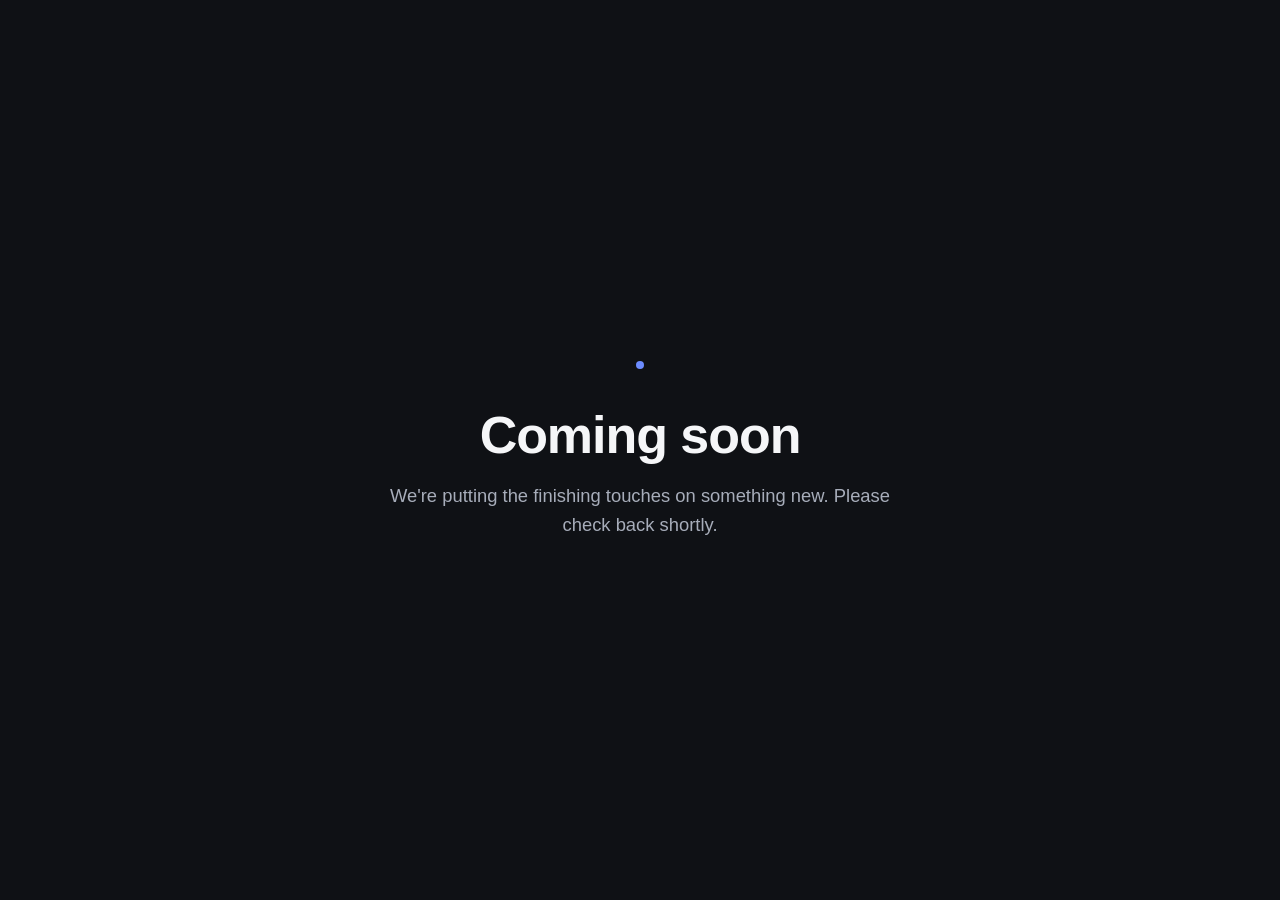
==== index.html @ 46e2a036 "Add coming soon placeholder page Co-Authored-By: Claude Opus 4.8 <noreply@anthropic.com>" ====
<!DOCTYPE html>
<html lang="en">
<head>
  <meta charset="UTF-8" />
  <meta name="viewport" content="width=device-width, initial-scale=1.0" />
  <meta name="robots" content="noindex" />
  <title>Coming Soon</title>
  <style>
    :root {
      color-scheme: light dark;
    }

    * {
      margin: 0;
      padding: 0;
      box-sizing: border-box;
    }

    body {
      min-height: 100vh;
      display: flex;
      align-items: center;
      justify-content: center;
      font-family: -apple-system, BlinkMacSystemFont, "Segoe UI", Roboto,
        Helvetica, Arial, sans-serif;
      background: #0f1115;
      color: #f5f6f8;
      text-align: center;
      padding: 1.5rem;
    }

    main {
      max-width: 32rem;
    }

    h1 {
      font-size: clamp(2rem, 6vw, 3.25rem);
      font-weight: 600;
      letter-spacing: -0.02em;
      margin-bottom: 1rem;
    }

    p {
      font-size: clamp(1rem, 3vw, 1.15rem);
      line-height: 1.6;
      color: #a7adba;
    }

    .dot {
      display: inline-block;
      width: 0.5rem;
      height: 0.5rem;
      border-radius: 50%;
      background: #6c8cff;
      margin-bottom: 2rem;
      animation: pulse 2s ease-in-out infinite;
    }

    @keyframes pulse {
      0%, 100% { opacity: 1; transform: scale(1); }
      50% { opacity: 0.4; transform: scale(0.7); }
    }
  </style>
</head>
<body>
  <main>
    <div class="dot"></div>
    <h1>Coming soon</h1>
    <p>We're putting the finishing touches on something new. Please check back shortly.</p>
  </main>
</body>
</html>
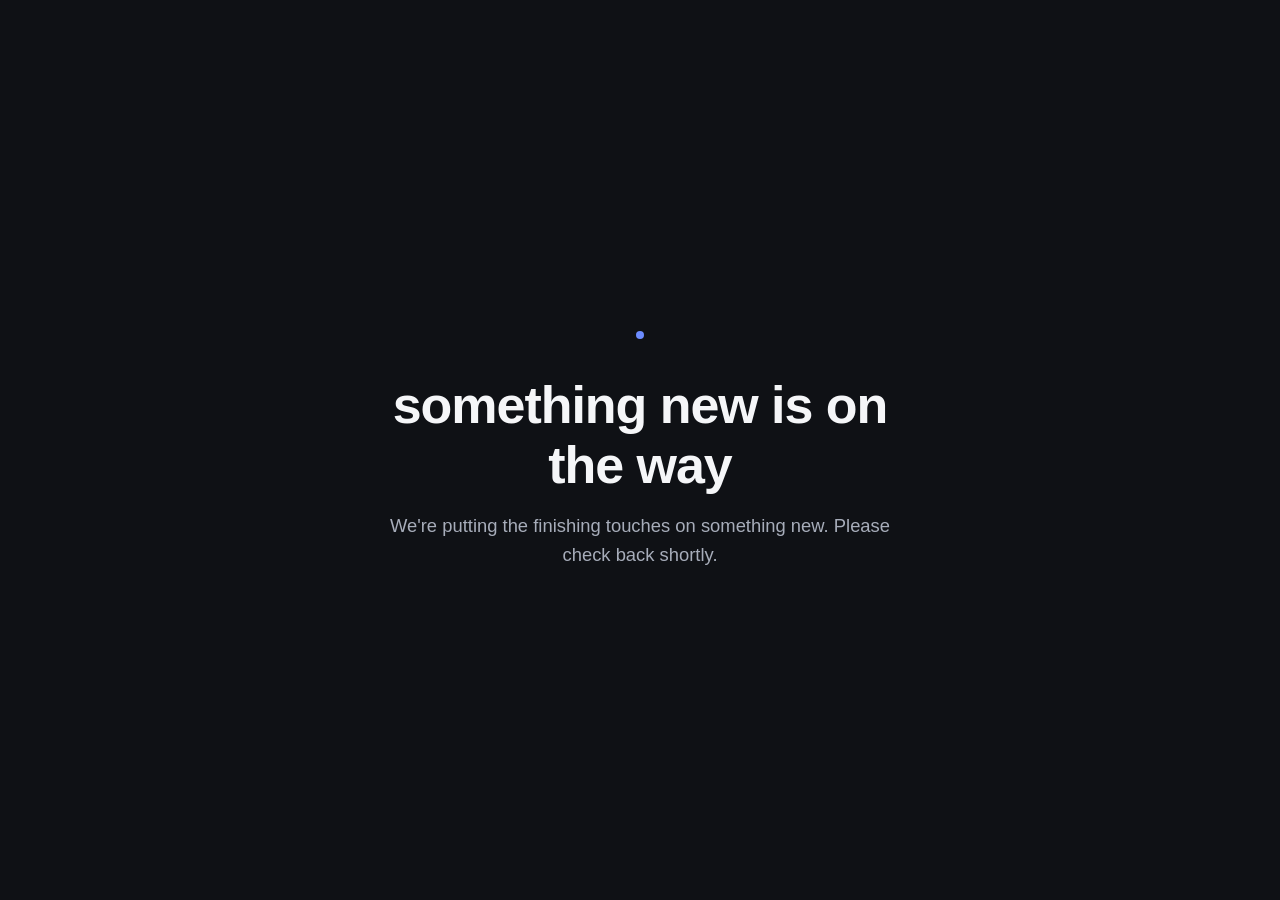
==== commit f8f28794: "Update coming soon headline Co-Authored-By: Claude Opus 4.8 <noreply@anthropic.com>" ====
--- a/index.html
+++ b/index.html
@@ -65,7 +65,7 @@
 <body>
   <main>
     <div class="dot"></div>
-    <h1>Coming soon</h1>
+    <h1>something new is on the way</h1>
     <p>We're putting the finishing touches on something new. Please check back shortly.</p>
   </main>
 </body>
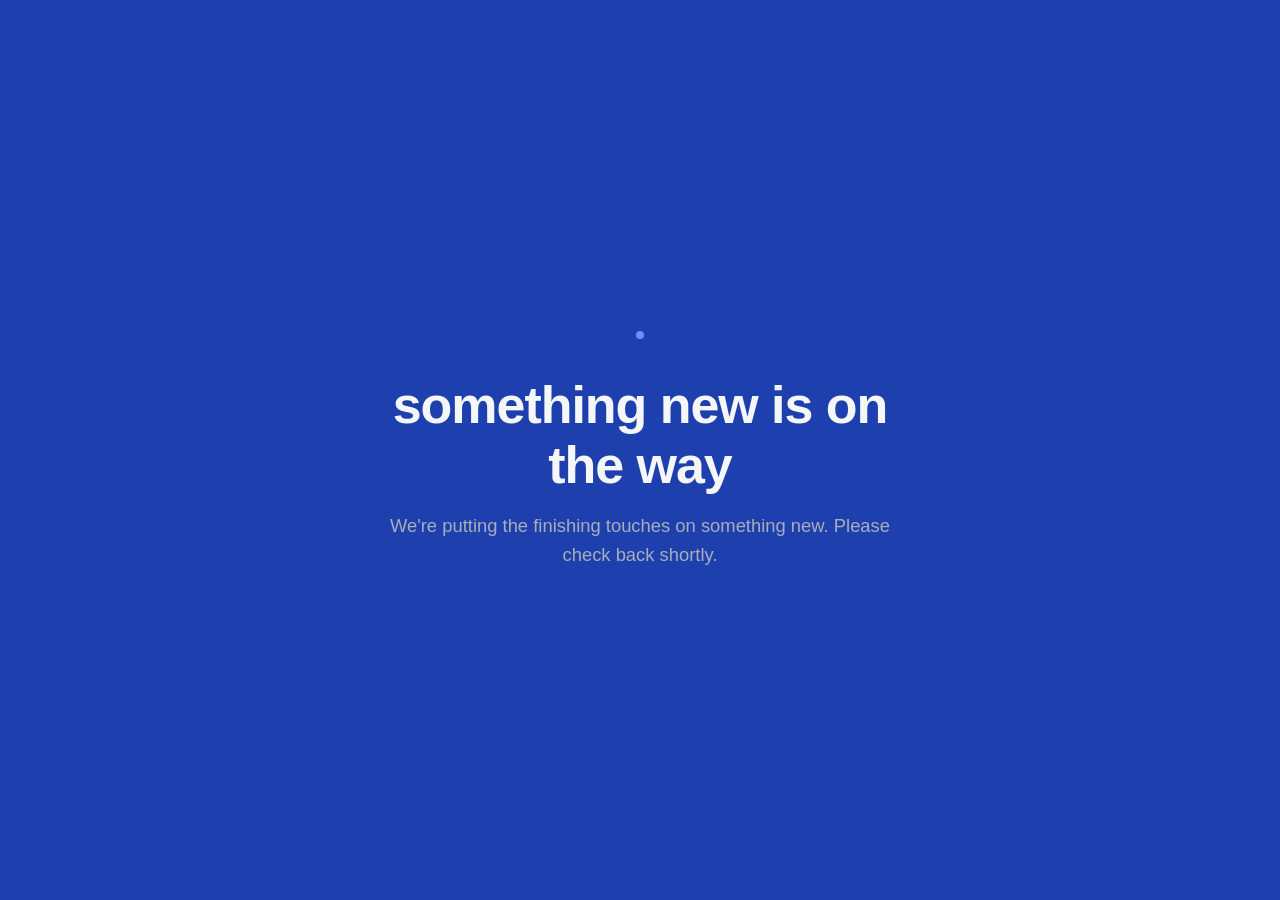
==== commit 2d5412fe: "Change page background to blue Co-Authored-By: Claude Opus 4.8 <noreply@anthropic.com>" ====
--- a/index.html
+++ b/index.html
@@ -23,7 +23,7 @@
       justify-content: center;
       font-family: -apple-system, BlinkMacSystemFont, "Segoe UI", Roboto,
         Helvetica, Arial, sans-serif;
-      background: #0f1115;
+      background: #1e40af;
       color: #f5f6f8;
       text-align: center;
       padding: 1.5rem;
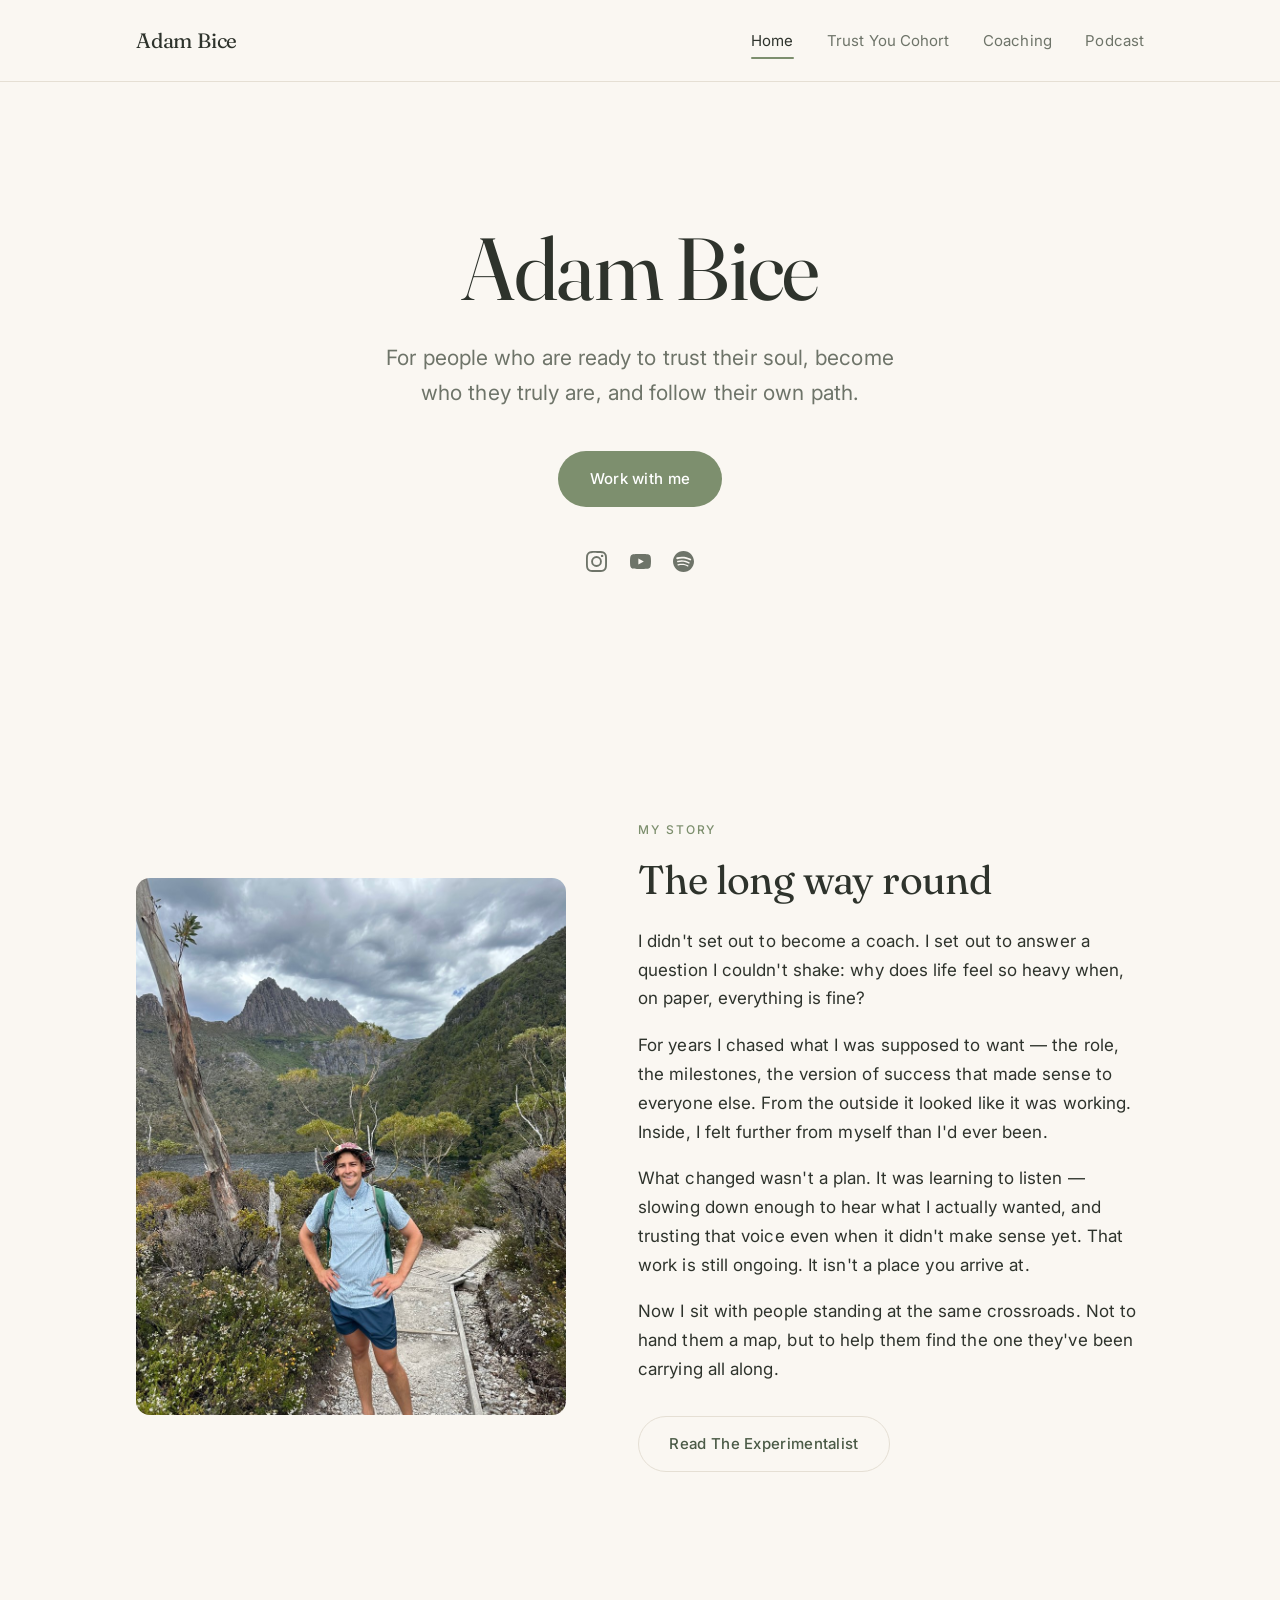
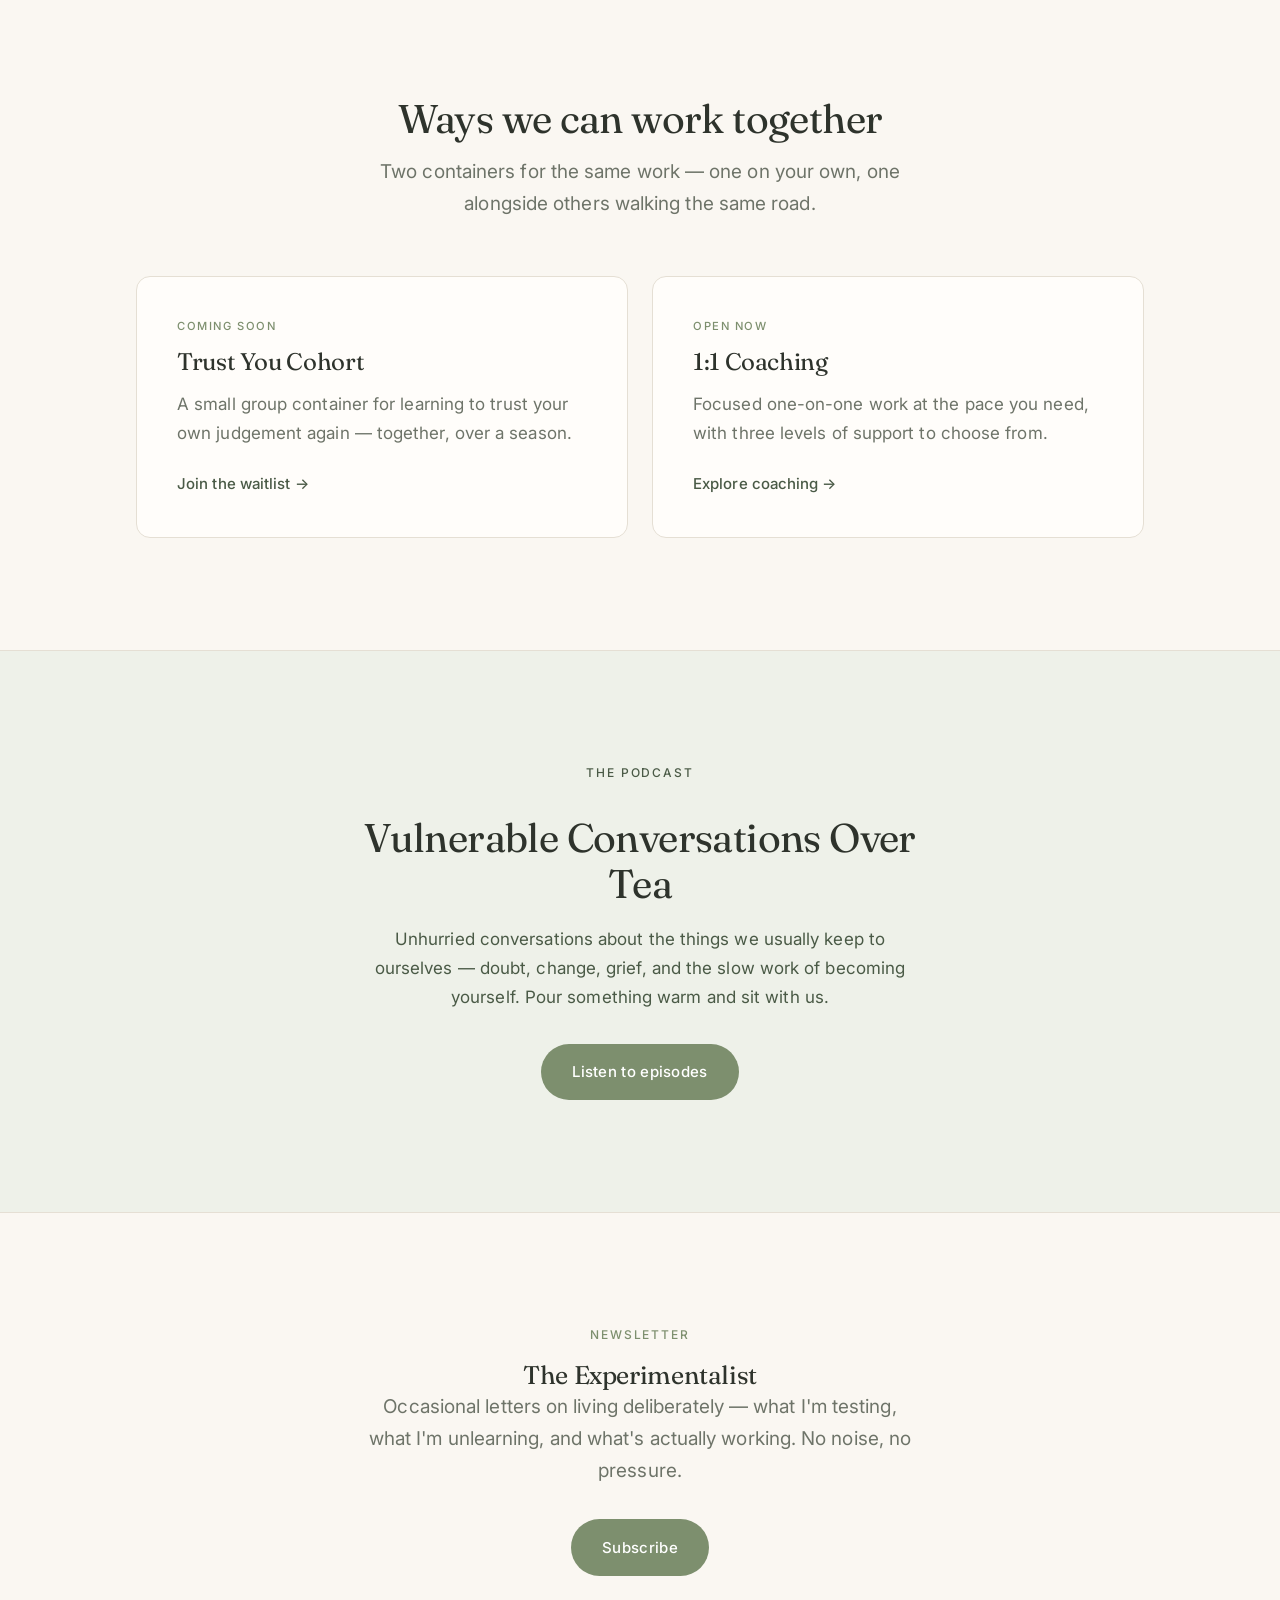
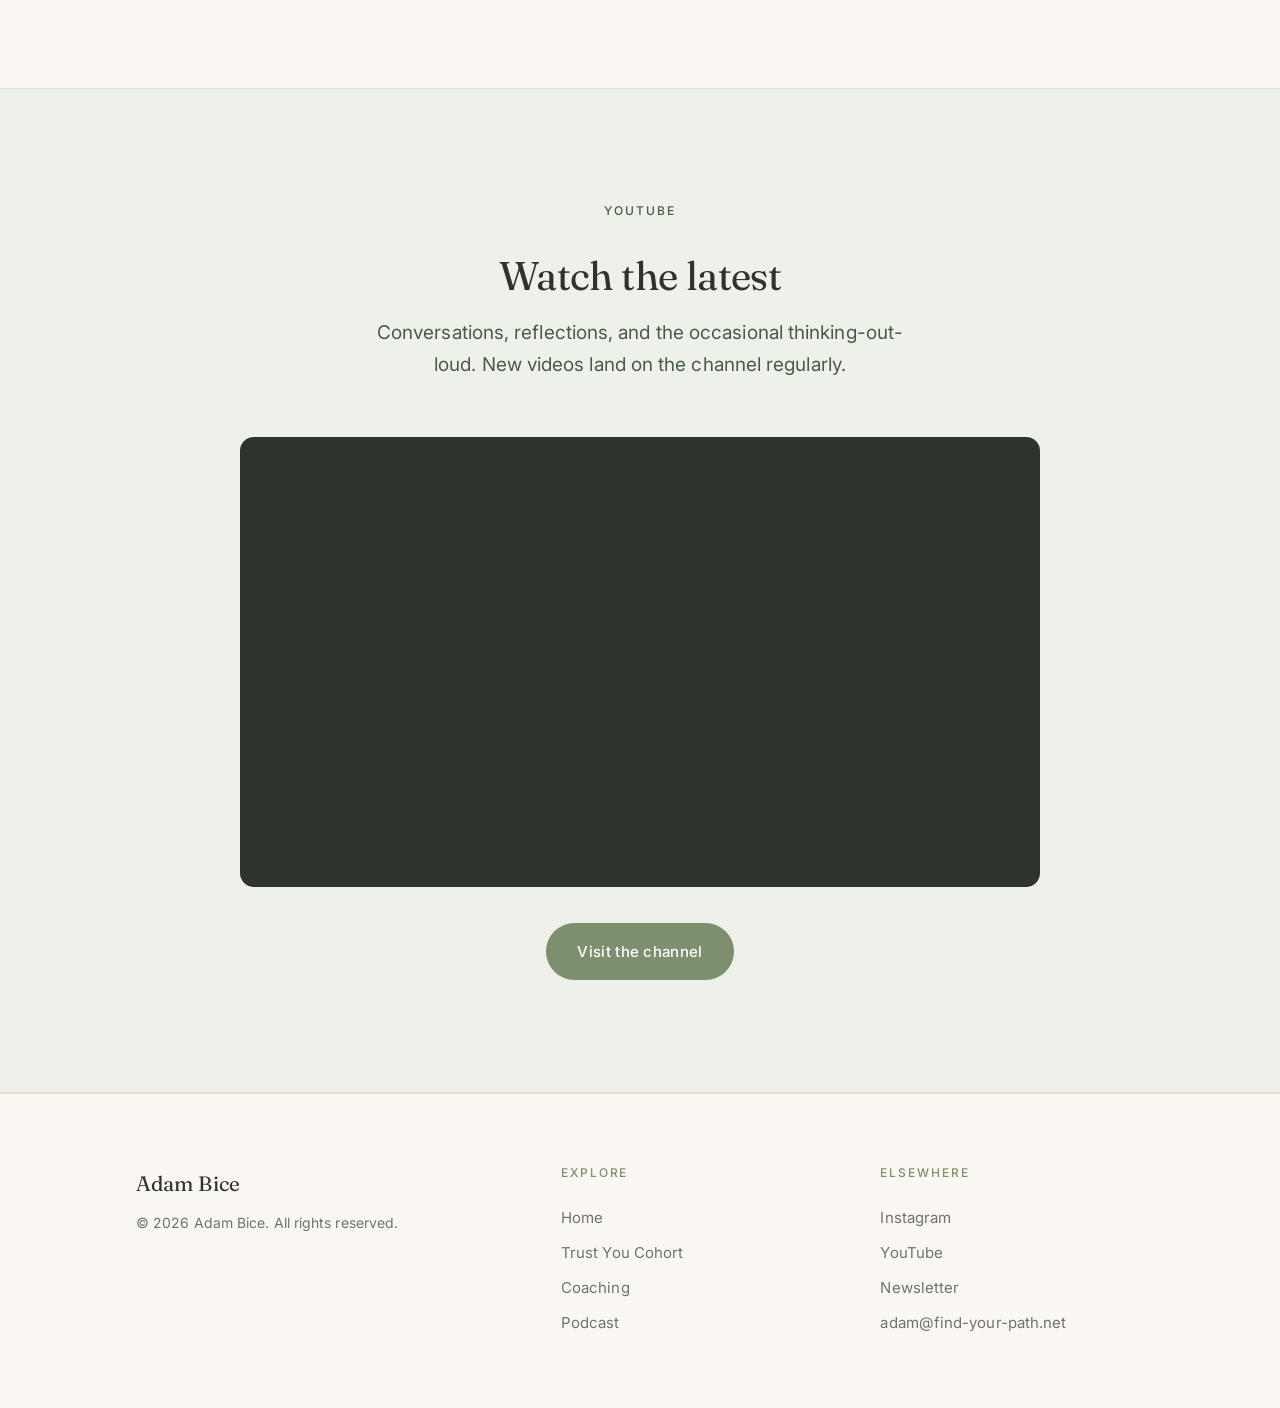
==== commit 54f40241: "Replace coming-soon page with full site Build out the real site as four standalone static pages shar" ====
--- a/index.html
+++ b/index.html
@@ -3,70 +3,208 @@
 <head>
   <meta charset="UTF-8" />
   <meta name="viewport" content="width=device-width, initial-scale=1.0" />
-  <meta name="robots" content="noindex" />
-  <title>Coming Soon</title>
-  <style>
-    :root {
-      color-scheme: light dark;
-    }
-
-    * {
-      margin: 0;
-      padding: 0;
-      box-sizing: border-box;
-    }
-
-    body {
-      min-height: 100vh;
-      display: flex;
-      align-items: center;
-      justify-content: center;
-      font-family: -apple-system, BlinkMacSystemFont, "Segoe UI", Roboto,
-        Helvetica, Arial, sans-serif;
-      background: #1e40af;
-      color: #f5f6f8;
-      text-align: center;
-      padding: 1.5rem;
-    }
-
-    main {
-      max-width: 32rem;
-    }
-
-    h1 {
-      font-size: clamp(2rem, 6vw, 3.25rem);
-      font-weight: 600;
-      letter-spacing: -0.02em;
-      margin-bottom: 1rem;
-    }
-
-    p {
-      font-size: clamp(1rem, 3vw, 1.15rem);
-      line-height: 1.6;
-      color: #a7adba;
-    }
-
-    .dot {
-      display: inline-block;
-      width: 0.5rem;
-      height: 0.5rem;
-      border-radius: 50%;
-      background: #6c8cff;
-      margin-bottom: 2rem;
-      animation: pulse 2s ease-in-out infinite;
-    }
-
-    @keyframes pulse {
-      0%, 100% { opacity: 1; transform: scale(1); }
-      50% { opacity: 0.4; transform: scale(0.7); }
-    }
-  </style>
+  <title>Adam Bice — 1:1 Coaching</title>
+  <meta name="description" content="Adam Bice is a 1:1 coach helping people slow down, trust themselves, and find their own path." />
+  <link rel="preconnect" href="https://fonts.googleapis.com" />
+  <link rel="preconnect" href="https://fonts.gstatic.com" crossorigin />
+  <link href="https://fonts.googleapis.com/css2?family=Fraunces:opsz,wght@9..144,300..500&family=Inter:wght@400;500&display=swap" rel="stylesheet" />
+  <link rel="stylesheet" href="./styles.css" />
 </head>
 <body>
+
+  <!-- ===== Header (shared) ===== -->
+  <header class="site-header">
+    <div class="wrap header-inner">
+      <a class="wordmark" href="./index.html">Adam Bice</a>
+      <nav class="site-nav" aria-label="Main">
+        <a href="./index.html" class="active" aria-current="page">Home</a>
+        <a href="./trust-you-cohort.html">Trust You Cohort</a>
+        <a href="./coaching.html">Coaching</a>
+        <a href="./podcast.html">Podcast</a>
+      </nav>
+    </div>
+  </header>
+
   <main>
-    <div class="dot"></div>
-    <h1>something new is on the way</h1>
-    <p>We're putting the finishing touches on something new. Please check back shortly.</p>
+
+    <!-- ===== Hero ===== -->
+    <section class="hero">
+      <div class="wrap">
+        <h1>Adam Bice</h1>
+        <p class="hero-tagline">
+          For people who are ready to trust their soul, become who they truly
+          are, and follow their own path.
+        </p>
+        <a class="btn btn-primary" href="./coaching.html">Work with me</a>
+        <div class="socials">
+          <a href="https://www.instagram.com/adambice_/" target="_blank" rel="noopener" aria-label="Instagram">
+            <svg viewBox="0 0 24 24" fill="currentColor" aria-hidden="true"><path d="M12 0C8.74 0 8.333.015 7.053.072 5.775.132 4.905.333 4.14.63c-.789.306-1.459.717-2.126 1.384S.935 3.35.63 4.14C.333 4.905.131 5.775.072 7.053.012 8.333 0 8.74 0 12s.015 3.667.072 4.947c.06 1.277.261 2.148.558 2.913.306.788.717 1.459 1.384 2.126.667.666 1.336 1.079 2.126 1.384.766.296 1.636.499 2.913.558C8.333 23.988 8.74 24 12 24s3.667-.015 4.947-.072c1.277-.06 2.148-.262 2.913-.558.788-.306 1.459-.718 2.126-1.384.666-.667 1.079-1.335 1.384-2.126.296-.765.499-1.636.558-2.913.06-1.28.072-1.687.072-4.947s-.015-3.667-.072-4.947c-.06-1.277-.262-2.149-.558-2.913-.306-.789-.718-1.459-1.384-2.126C21.319 1.347 20.651.935 19.86.63c-.765-.297-1.636-.499-2.913-.558C15.667.012 15.26 0 12 0zm0 2.16c3.203 0 3.585.016 4.85.071 1.17.055 1.805.249 2.227.415.562.217.96.477 1.382.896.419.42.679.819.896 1.381.164.422.36 1.057.413 2.227.057 1.266.07 1.646.07 4.85s-.015 3.585-.074 4.85c-.061 1.17-.256 1.805-.421 2.227-.224.562-.479.96-.899 1.382-.419.419-.824.679-1.38.896-.42.164-1.065.36-2.235.413-1.274.057-1.649.07-4.859.07-3.211 0-3.586-.015-4.859-.074-1.171-.061-1.816-.256-2.236-.421-.569-.224-.96-.479-1.379-.899-.421-.419-.69-.824-.9-1.38-.165-.42-.359-1.065-.42-2.235-.045-1.26-.061-1.649-.061-4.844 0-3.196.016-3.586.061-4.861.061-1.17.255-1.814.42-2.234.21-.57.479-.96.9-1.381.419-.419.81-.689 1.379-.898.42-.166 1.051-.361 2.221-.421 1.275-.045 1.65-.06 4.859-.06l.045.03zm0 3.678a6.162 6.162 0 100 12.324 6.162 6.162 0 000-12.324zM12 16a4 4 0 110-8 4 4 0 010 8zm7.846-10.405a1.441 1.441 0 01-2.88 0 1.44 1.44 0 012.88 0z"/></svg>
+          </a>
+          <a href="https://www.youtube.com/@Adam-Bice" target="_blank" rel="noopener" aria-label="YouTube">
+            <svg viewBox="0 0 24 24" fill="currentColor" aria-hidden="true"><path d="M23.498 6.186a3.016 3.016 0 0 0-2.122-2.136C19.505 3.545 12 3.545 12 3.545s-7.505 0-9.377.505A3.017 3.017 0 0 0 .502 6.186C0 8.07 0 12 0 12s0 3.93.502 5.814a3.016 3.016 0 0 0 2.122 2.136c1.871.505 9.376.505 9.376.505s7.505 0 9.377-.505a3.015 3.015 0 0 0 2.122-2.136C24 15.93 24 12 24 12s0-3.93-.502-5.814zM9.545 15.568V8.432L15.818 12l-6.273 3.568z"/></svg>
+          </a>
+          <a href="https://open.spotify.com/show/77pXWSdj5qZiYOIr7ZctzQ" target="_blank" rel="noopener" aria-label="Spotify">
+            <svg viewBox="0 0 24 24" fill="currentColor" aria-hidden="true"><path d="M12 0C5.4 0 0 5.4 0 12s5.4 12 12 12 12-5.4 12-12S18.66 0 12 0zm5.521 17.34c-.24.359-.66.48-1.021.24-2.82-1.74-6.36-2.101-10.561-1.141-.418.122-.779-.179-.899-.539-.12-.421.18-.78.54-.9 4.56-1.021 8.52-.6 11.64 1.32.42.18.479.601.301.96zm1.44-3.3c-.301.42-.841.6-1.262.3-3.239-1.98-8.159-2.58-11.939-1.38-.479.12-1.02-.12-1.14-.6-.12-.48.12-1.021.6-1.141C9.6 9.9 15 10.561 18.72 12.84c.361.181.54.78.241 1.2zm.12-3.36C15.24 8.4 8.82 8.16 5.16 9.301c-.6.179-1.2-.181-1.38-.721-.18-.601.18-1.2.72-1.381 4.26-1.26 11.28-1.02 15.721 1.621.539.3.719 1.02.419 1.56-.299.421-1.02.599-1.559.3z"/></svg>
+          </a>
+        </div>
+      </div>
+    </section>
+
+    <!-- ===== My story ===== -->
+    <section class="section">
+      <div class="wrap story">
+        <div class="story-photo">
+          <img src="./Photos/adam-web.jpg" alt="Adam Bice standing on a mountain trail beside a lake" width="900" height="1200" />
+        </div>
+        <div class="story-text">
+          <p class="eyebrow">My story</p>
+          <h2>The long way round</h2>
+          <p>
+            I didn't set out to become a coach. I set out to answer a question I
+            couldn't shake: why does life feel so heavy when, on paper,
+            everything is fine?
+          </p>
+          <p>
+            For years I chased what I was supposed to want — the role, the
+            milestones, the version of success that made sense to everyone
+            else. From the outside it looked like it was working. Inside, I felt
+            further from myself than I'd ever been.
+          </p>
+          <p>
+            What changed wasn't a plan. It was learning to listen — slowing down
+            enough to hear what I actually wanted, and trusting that voice even
+            when it didn't make sense yet. That work is still ongoing. It isn't
+            a place you arrive at.
+          </p>
+          <p>
+            Now I sit with people standing at the same crossroads. Not to hand
+            them a map, but to help them find the one they've been carrying all
+            along.
+          </p>
+          <a class="btn btn-outline" href="https://theexperimentalist.crd.co" target="_blank" rel="noopener">
+            Read The Experimentalist
+          </a>
+        </div>
+      </div>
+    </section>
+
+    <!-- ===== Offerings ===== -->
+    <section class="section">
+      <div class="wrap">
+        <div class="section-head">
+          <h2>Ways we can work together</h2>
+          <p class="lede">
+            Two containers for the same work — one on your own, one alongside
+            others walking the same road.
+          </p>
+        </div>
+        <div class="cards cards-2">
+          <article class="card">
+            <span class="card-tag">Coming soon</span>
+            <h3>Trust You Cohort</h3>
+            <p>
+              A small group container for learning to trust your own judgement
+              again — together, over a season.
+            </p>
+            <a class="card-link" href="./trust-you-cohort.html">Join the waitlist</a>
+          </article>
+          <article class="card">
+            <span class="card-tag">Open now</span>
+            <h3>1:1 Coaching</h3>
+            <p>
+              Focused one-on-one work at the pace you need, with three levels of
+              support to choose from.
+            </p>
+            <a class="card-link" href="./coaching.html">Explore coaching</a>
+          </article>
+        </div>
+      </div>
+    </section>
+
+    <!-- ===== Podcast teaser ===== -->
+    <section class="band">
+      <div class="wrap section band-inner">
+        <p class="eyebrow">The podcast</p>
+        <h2>Vulnerable Conversations Over Tea</h2>
+        <p>
+          Unhurried conversations about the things we usually keep to ourselves —
+          doubt, change, grief, and the slow work of becoming yourself. Pour
+          something warm and sit with us.
+        </p>
+        <div class="band-actions">
+          <a class="btn btn-primary" href="./podcast.html">Listen to episodes</a>
+        </div>
+      </div>
+    </section>
+
+    <!-- ===== Newsletter CTA ===== -->
+    <section class="section">
+      <div class="wrap band-inner">
+        <p class="eyebrow">Newsletter</p>
+        <h2>The Experimentalist</h2>
+        <p class="lede newsletter-copy">
+          Occasional letters on living deliberately — what I'm testing, what I'm
+          unlearning, and what's actually working. No noise, no pressure.
+        </p>
+        <div class="band-actions">
+          <a class="btn btn-primary" href="https://theexperimentalist.crd.co" target="_blank" rel="noopener">
+            Subscribe
+          </a>
+        </div>
+      </div>
+    </section>
+
+    <!-- ===== YouTube ===== -->
+    <section class="band">
+      <div class="wrap section">
+        <div class="section-head">
+          <p class="eyebrow">YouTube</p>
+          <h2>Watch the latest</h2>
+          <p class="lede">
+            Conversations, reflections, and the occasional thinking-out-loud.
+            New videos land on the channel regularly.
+          </p>
+        </div>
+        <div class="video-embed">
+          <iframe src="https://www.youtube-nocookie.com/embed/videoseries?list=UUK2C-ND3ix97nrIom3muUjQ" title="Adam Bice on YouTube" allow="accelerometer; clipboard-write; encrypted-media; gyroscope; picture-in-picture; web-share" referrerpolicy="strict-origin-when-cross-origin" allowfullscreen loading="lazy"></iframe>
+        </div>
+        <div class="band-actions video-actions">
+          <a class="btn btn-primary" href="https://www.youtube.com/@Adam-Bice" target="_blank" rel="noopener">
+            Visit the channel
+          </a>
+        </div>
+      </div>
+    </section>
+
   </main>
+
+  <!-- ===== Footer (shared) ===== -->
+  <footer class="site-footer">
+    <div class="wrap footer-inner">
+      <div class="footer-brand">
+        <p class="footer-name">Adam Bice</p>
+        <p class="footer-copy">&copy; <span id="year">2026</span> Adam Bice. All rights reserved.</p>
+      </div>
+      <nav class="footer-col" aria-label="Footer">
+        <h2 class="footer-heading">Explore</h2>
+        <a href="./index.html">Home</a>
+        <a href="./trust-you-cohort.html">Trust You Cohort</a>
+        <a href="./coaching.html">Coaching</a>
+        <a href="./podcast.html">Podcast</a>
+      </nav>
+      <div class="footer-col">
+        <h2 class="footer-heading">Elsewhere</h2>
+        <a href="https://www.instagram.com/adambice_/" target="_blank" rel="noopener">Instagram</a>
+        <a href="https://www.youtube.com/@Adam-Bice" target="_blank" rel="noopener">YouTube</a>
+        <a href="https://theexperimentalist.crd.co" target="_blank" rel="noopener">Newsletter</a>
+        <a href="mailto:adam@find-your-path.net">adam@find-your-path.net</a>
+      </div>
+    </div>
+  </footer>
+
+  <script>
+    document.getElementById('year').textContent = new Date().getFullYear();
+  </script>
+
 </body>
 </html>
--- a/styles.css
+++ b/styles.css
@@ -0,0 +1,748 @@
+/* ==========================================================================
+   Adam Bice — shared styles
+   Plain CSS, no build step. Loaded by every page.
+   ========================================================================== */
+
+:root {
+  --cream: #faf7f2;
+  --card: #fffdfa;
+  --sage: #7d8f6e;
+  --sage-soft: #eef1e9;
+  --forest: #4a5a46;
+  --ink: #2e332c;
+  --muted: #6e7469;
+  --border: #e5dfd4;
+
+  --serif: "Fraunces", "Iowan Old Style", "Palatino Linotype", Palatino,
+    Georgia, "Times New Roman", serif;
+  --sans: "Inter", -apple-system, BlinkMacSystemFont, "Segoe UI", Roboto,
+    Helvetica, Arial, sans-serif;
+
+  --wrap: 68rem;
+  --radius: 14px;
+  --section-y: clamp(4rem, 9vw, 7rem);
+}
+
+*,
+*::before,
+*::after {
+  box-sizing: border-box;
+}
+
+* {
+  margin: 0;
+  padding: 0;
+}
+
+html {
+  scroll-behavior: smooth;
+  -webkit-text-size-adjust: 100%;
+}
+
+body {
+  background: var(--cream);
+  color: var(--ink);
+  font-family: var(--sans);
+  font-size: 1.0625rem;
+  line-height: 1.7;
+  font-weight: 400;
+  letter-spacing: 0.005em;
+  -webkit-font-smoothing: antialiased;
+  display: flex;
+  flex-direction: column;
+  min-height: 100vh;
+}
+
+main {
+  flex: 1 0 auto;
+}
+
+img {
+  max-width: 100%;
+  display: block;
+}
+
+a {
+  color: var(--forest);
+  text-decoration-color: var(--border);
+  text-underline-offset: 3px;
+  transition: color 0.2s ease, text-decoration-color 0.2s ease;
+}
+
+a:hover {
+  color: var(--sage);
+  text-decoration-color: currentColor;
+}
+
+:focus-visible {
+  outline: 2px solid var(--sage);
+  outline-offset: 3px;
+  border-radius: 2px;
+}
+
+h1,
+h2,
+h3 {
+  font-family: var(--serif);
+  font-weight: 400;
+  line-height: 1.15;
+  letter-spacing: -0.015em;
+  color: var(--ink);
+}
+
+.wrap {
+  width: 100%;
+  max-width: var(--wrap);
+  margin-inline: auto;
+  padding-inline: clamp(1.25rem, 5vw, 2.5rem);
+}
+
+.section {
+  padding-block: var(--section-y);
+}
+
+.prose {
+  max-width: 34rem;
+}
+
+.eyebrow {
+  font-size: 0.75rem;
+  letter-spacing: 0.16em;
+  text-transform: uppercase;
+  color: var(--sage);
+  font-weight: 500;
+  margin-bottom: 1rem;
+}
+
+.lede {
+  font-size: clamp(1.0625rem, 2vw, 1.1875rem);
+  color: var(--muted);
+}
+
+/* --------------------------------------------------------------- Buttons */
+
+.btn {
+  display: inline-block;
+  padding: 0.9rem 1.9rem;
+  border-radius: 999px;
+  font-size: 0.9375rem;
+  font-weight: 500;
+  letter-spacing: 0.02em;
+  text-decoration: none;
+  border: 1px solid transparent;
+  transition: background 0.2s ease, color 0.2s ease, border-color 0.2s ease,
+    transform 0.2s ease;
+}
+
+.btn-primary {
+  background: var(--sage);
+  color: #fff;
+}
+
+.btn-primary:hover {
+  background: var(--forest);
+  color: #fff;
+  transform: translateY(-1px);
+}
+
+.btn-outline {
+  border-color: var(--border);
+  color: var(--forest);
+  background: transparent;
+}
+
+.btn-outline:hover {
+  border-color: var(--sage);
+  color: var(--forest);
+  background: var(--sage-soft);
+  transform: translateY(-1px);
+}
+
+/* ---------------------------------------------------------------- Header */
+
+.site-header {
+  border-bottom: 1px solid var(--border);
+  background: var(--cream);
+}
+
+.header-inner {
+  display: flex;
+  align-items: center;
+  justify-content: space-between;
+  gap: 1.5rem;
+  padding-block: 1.4rem;
+}
+
+.wordmark {
+  font-family: var(--serif);
+  font-size: 1.3rem;
+  letter-spacing: -0.01em;
+  color: var(--ink);
+  text-decoration: none;
+  white-space: nowrap;
+}
+
+.wordmark:hover {
+  color: var(--sage);
+}
+
+.site-nav {
+  display: flex;
+  flex-wrap: wrap;
+  align-items: center;
+  gap: clamp(1.1rem, 3vw, 2.1rem);
+}
+
+.site-nav a {
+  position: relative;
+  font-size: 0.9375rem;
+  color: var(--muted);
+  text-decoration: none;
+  padding-block: 0.35rem;
+  white-space: nowrap;
+}
+
+.site-nav a:hover {
+  color: var(--ink);
+}
+
+.site-nav a.active {
+  color: var(--ink);
+}
+
+.site-nav a.active::after {
+  content: "";
+  position: absolute;
+  left: 0;
+  right: 0;
+  bottom: 0;
+  height: 2px;
+  background: var(--sage);
+  border-radius: 2px;
+}
+
+/* ------------------------------------------------------------------ Hero */
+
+.hero {
+  padding-block: clamp(4.5rem, 12vw, 8.5rem);
+  text-align: center;
+}
+
+.hero h1 {
+  font-size: clamp(3rem, 10vw, 5.5rem);
+  margin-bottom: 1.25rem;
+}
+
+.hero-tagline {
+  font-size: clamp(1.0625rem, 2.4vw, 1.3125rem);
+  color: var(--muted);
+  max-width: 34rem;
+  margin: 0 auto 2.5rem;
+}
+
+.hero .btn {
+  margin-bottom: 2.75rem;
+}
+
+/* --------------------------------------------------------- Social icons */
+
+.socials {
+  display: flex;
+  justify-content: center;
+  gap: 1.4rem;
+}
+
+.socials a {
+  color: var(--muted);
+  display: inline-flex;
+  transition: color 0.2s ease, transform 0.2s ease;
+}
+
+.socials a:hover {
+  color: var(--sage);
+  transform: translateY(-2px);
+}
+
+.socials svg {
+  width: 21px;
+  height: 21px;
+}
+
+/* ------------------------------------------------------------ Page intro */
+
+.page-intro {
+  padding-block: clamp(3.5rem, 9vw, 6rem) clamp(2rem, 5vw, 3rem);
+  text-align: center;
+}
+
+.page-intro h1 {
+  font-size: clamp(2.25rem, 6vw, 3.5rem);
+  margin-bottom: 1.25rem;
+}
+
+.page-intro .lede {
+  max-width: 36rem;
+  margin-inline: auto;
+}
+
+.pill {
+  display: inline-block;
+  background: var(--sage-soft);
+  color: var(--forest);
+  border-radius: 999px;
+  padding: 0.4rem 1rem;
+  font-size: 0.75rem;
+  font-weight: 500;
+  letter-spacing: 0.14em;
+  text-transform: uppercase;
+  margin-bottom: 1.5rem;
+}
+
+/* ------------------------------------------------------------ Story grid */
+
+.story {
+  display: grid;
+  grid-template-columns: 0.85fr 1fr;
+  gap: clamp(2.5rem, 6vw, 4.5rem);
+  align-items: center;
+}
+
+/* Two text columns (no photo) — even widths, aligned to the top. */
+.story-split {
+  grid-template-columns: 1fr 1fr;
+  align-items: start;
+}
+
+.story-photo img {
+  width: 100%;
+  height: auto; /* beats the width/height attrs so aspect-ratio can apply */
+  border-radius: var(--radius);
+  aspect-ratio: 4 / 5;
+  object-fit: cover;
+  object-position: center 35%;
+}
+
+.story h2 {
+  font-size: clamp(1.85rem, 4vw, 2.5rem);
+  margin-bottom: 1.5rem;
+}
+
+.story p + p {
+  margin-top: 1.1rem;
+}
+
+.story .btn {
+  margin-top: 2rem;
+}
+
+/* ----------------------------------------------------------------- Cards */
+
+.section-head {
+  text-align: center;
+  margin-bottom: clamp(2.5rem, 5vw, 3.5rem);
+}
+
+.section-head h2 {
+  font-size: clamp(1.85rem, 4vw, 2.5rem);
+  margin-bottom: 0.85rem;
+}
+
+.section-head .lede {
+  max-width: 34rem;
+  margin-inline: auto;
+}
+
+.cards {
+  display: grid;
+  gap: 1.5rem;
+}
+
+.cards-2 {
+  grid-template-columns: repeat(2, 1fr);
+}
+
+.cards-3 {
+  grid-template-columns: repeat(3, 1fr);
+}
+
+.card {
+  background: var(--card);
+  border: 1px solid var(--border);
+  border-radius: var(--radius);
+  padding: clamp(1.85rem, 4vw, 2.5rem);
+  display: flex;
+  flex-direction: column;
+  transition: border-color 0.2s ease, transform 0.2s ease;
+}
+
+.card:hover {
+  border-color: var(--sage);
+  transform: translateY(-3px);
+}
+
+.card h3 {
+  font-size: 1.5rem;
+  margin-bottom: 0.85rem;
+}
+
+.card p {
+  color: var(--muted);
+  margin-bottom: 1.5rem;
+}
+
+.card .card-link,
+.card .btn {
+  margin-top: auto;
+  align-self: flex-start;
+}
+
+.card-link {
+  font-size: 0.9375rem;
+  font-weight: 500;
+  text-decoration: none;
+  color: var(--forest);
+}
+
+.card-link:hover {
+  color: var(--sage);
+}
+
+.card-link::after {
+  content: " \2192";
+}
+
+.card-tag {
+  display: inline-block;
+  font-size: 0.7rem;
+  letter-spacing: 0.14em;
+  text-transform: uppercase;
+  color: var(--sage);
+  font-weight: 500;
+  margin-bottom: 0.75rem;
+}
+
+.card-meta {
+  border-top: 1px solid var(--border);
+  padding-top: 1.1rem;
+  margin-bottom: 1.5rem;
+  font-size: 0.9375rem;
+  color: var(--muted);
+}
+
+/* ------------------------------------------------------------ Tinted band */
+
+.band {
+  background: var(--sage-soft);
+  border-block: 1px solid var(--border);
+}
+
+.band-inner {
+  text-align: center;
+  max-width: 40rem;
+  margin-inline: auto;
+}
+
+.band h2 {
+  font-size: clamp(1.85rem, 4vw, 2.5rem);
+  margin-bottom: 1.1rem;
+}
+
+.band p {
+  color: var(--forest);
+  margin-bottom: 2rem;
+}
+
+.newsletter-copy {
+  margin-bottom: 2rem;
+}
+
+.checklist-note {
+  margin-top: 2rem;
+  max-width: 34rem;
+}
+
+.band-actions {
+  display: flex;
+  flex-wrap: wrap;
+  gap: 0.85rem;
+  justify-content: center;
+}
+
+/* --------------------------------------------------------------- Feature list */
+
+.checklist {
+  list-style: none;
+  display: grid;
+  gap: 0.9rem;
+  max-width: 34rem;
+}
+
+.checklist li {
+  position: relative;
+  padding-left: 1.75rem;
+  color: var(--muted);
+}
+
+.checklist li::before {
+  content: "";
+  position: absolute;
+  left: 0;
+  top: 0.72em;
+  width: 8px;
+  height: 8px;
+  border-radius: 50%;
+  background: var(--sage);
+}
+
+/* --------------------------------------------------------------- Embeds */
+
+.embed {
+  max-width: 50rem;
+  margin-inline: auto;
+}
+
+.embed iframe {
+  display: block;
+  width: 100%;
+}
+
+.video-embed {
+  max-width: 50rem;
+  margin-inline: auto;
+  aspect-ratio: 16 / 9;
+  border-radius: var(--radius);
+  overflow: hidden;
+  background: var(--ink);
+}
+
+.video-embed iframe {
+  width: 100%;
+  height: 100%;
+  border: 0;
+  display: block;
+}
+
+.video-actions {
+  margin-top: 2.25rem;
+}
+
+.form-embed {
+  max-width: 34rem;
+  margin-inline: auto;
+}
+
+/* The Kit embed arrives with its own template styling (a decorative photo
+   column, pink button, white card). The snippet itself is untouched — these
+   rules just neutralise that styling so the form matches the site. !important
+   is needed because Kit sets several of these inline. */
+.form-embed .formkit-form {
+  background-color: transparent !important;
+  background-image: none !important;
+  border: 0 !important;
+  border-radius: 0 !important;
+  box-shadow: none !important;
+  width: 100% !important;
+  max-width: 100% !important;
+  min-width: 0 !important;
+  font-family: var(--sans) !important;
+}
+
+.form-embed .formkit-background,
+.form-embed .formkit-header,
+.form-embed .formkit-subheader {
+  display: none !important;
+}
+
+.form-embed .formkit-column {
+  padding: 0 !important;
+  width: 100% !important;
+  max-width: 100% !important;
+}
+
+.form-embed .formkit-input {
+  border: 1px solid var(--border) !important;
+  border-radius: 8px !important;
+  background-color: var(--card) !important;
+  color: var(--ink) !important;
+  font-family: var(--sans) !important;
+  font-size: 1rem !important;
+}
+
+.form-embed .formkit-input::placeholder {
+  color: var(--muted) !important;
+}
+
+.form-embed .formkit-submit {
+  background-color: var(--sage) !important;
+  border-radius: 999px !important;
+  font-family: var(--sans) !important;
+  font-weight: 500 !important;
+  letter-spacing: 0.02em !important;
+}
+
+.form-embed .formkit-submit:hover {
+  background-color: var(--forest) !important;
+}
+
+.form-embed .formkit-disclaimer,
+.form-embed .formkit-powered-by-convertkit-container {
+  font-family: var(--sans) !important;
+  font-size: 0.8125rem !important;
+  color: var(--muted) !important;
+}
+
+/* ------------------------------------------------------------ Link cards */
+
+.link-grid {
+  display: grid;
+  grid-template-columns: repeat(auto-fit, minmax(15rem, 1fr));
+  gap: 1rem;
+}
+
+.link-card {
+  background: var(--card);
+  border: 1px solid var(--border);
+  border-radius: var(--radius);
+  padding: 1.5rem 1.75rem;
+  text-decoration: none;
+  transition: border-color 0.2s ease, transform 0.2s ease;
+}
+
+.link-card:hover {
+  border-color: var(--sage);
+  transform: translateY(-3px);
+}
+
+.link-card strong {
+  display: block;
+  font-family: var(--serif);
+  font-size: 1.2rem;
+  font-weight: 400;
+  color: var(--ink);
+  margin-bottom: 0.3rem;
+}
+
+.link-card span {
+  font-size: 0.9375rem;
+  color: var(--muted);
+}
+
+/* ---------------------------------------------------------------- Footer */
+
+.site-footer {
+  border-top: 1px solid var(--border);
+  padding-block: clamp(3rem, 6vw, 4.5rem);
+  margin-top: auto;
+}
+
+.footer-inner {
+  display: grid;
+  grid-template-columns: 1.4fr 1fr 1fr;
+  gap: clamp(2rem, 5vw, 3.5rem);
+}
+
+.footer-name {
+  font-family: var(--serif);
+  font-size: 1.3rem;
+  margin-bottom: 0.6rem;
+}
+
+.footer-copy {
+  font-size: 0.875rem;
+  color: var(--muted);
+}
+
+.footer-heading {
+  font-family: var(--sans);
+  font-size: 0.75rem;
+  font-weight: 500;
+  letter-spacing: 0.16em;
+  text-transform: uppercase;
+  color: var(--sage);
+  margin-bottom: 1rem;
+}
+
+.footer-col {
+  display: flex;
+  flex-direction: column;
+  align-items: flex-start;
+  gap: 0.6rem;
+}
+
+.footer-col a {
+  font-size: 0.9375rem;
+  color: var(--muted);
+  text-decoration: none;
+}
+
+.footer-col a:hover {
+  color: var(--ink);
+}
+
+/* ----------------------------------------------------------- Responsive */
+
+@media (max-width: 860px) {
+  .story {
+    grid-template-columns: 1fr;
+  }
+
+  .story-photo {
+    max-width: 24rem;
+  }
+
+  .story-photo img {
+    aspect-ratio: 4 / 5;
+  }
+
+  .cards-2,
+  .cards-3 {
+    grid-template-columns: 1fr;
+  }
+
+  .footer-inner {
+    grid-template-columns: 1fr 1fr;
+  }
+
+  .footer-brand {
+    grid-column: 1 / -1;
+  }
+}
+
+@media (max-width: 640px) {
+  .header-inner {
+    flex-direction: column;
+    gap: 0.9rem;
+    padding-block: 1.15rem;
+  }
+
+  .site-nav {
+    justify-content: center;
+    gap: 1.1rem 1.35rem;
+  }
+
+  .site-nav a {
+    font-size: 0.875rem;
+  }
+
+  .story-photo {
+    max-width: none;
+  }
+
+  .footer-inner {
+    grid-template-columns: 1fr;
+    gap: 2.25rem;
+  }
+}
+
+@media (prefers-reduced-motion: reduce) {
+  html {
+    scroll-behavior: auto;
+  }
+
+  *,
+  *::before,
+  *::after {
+    transition-duration: 0.01ms !important;
+    animation-duration: 0.01ms !important;
+  }
+}
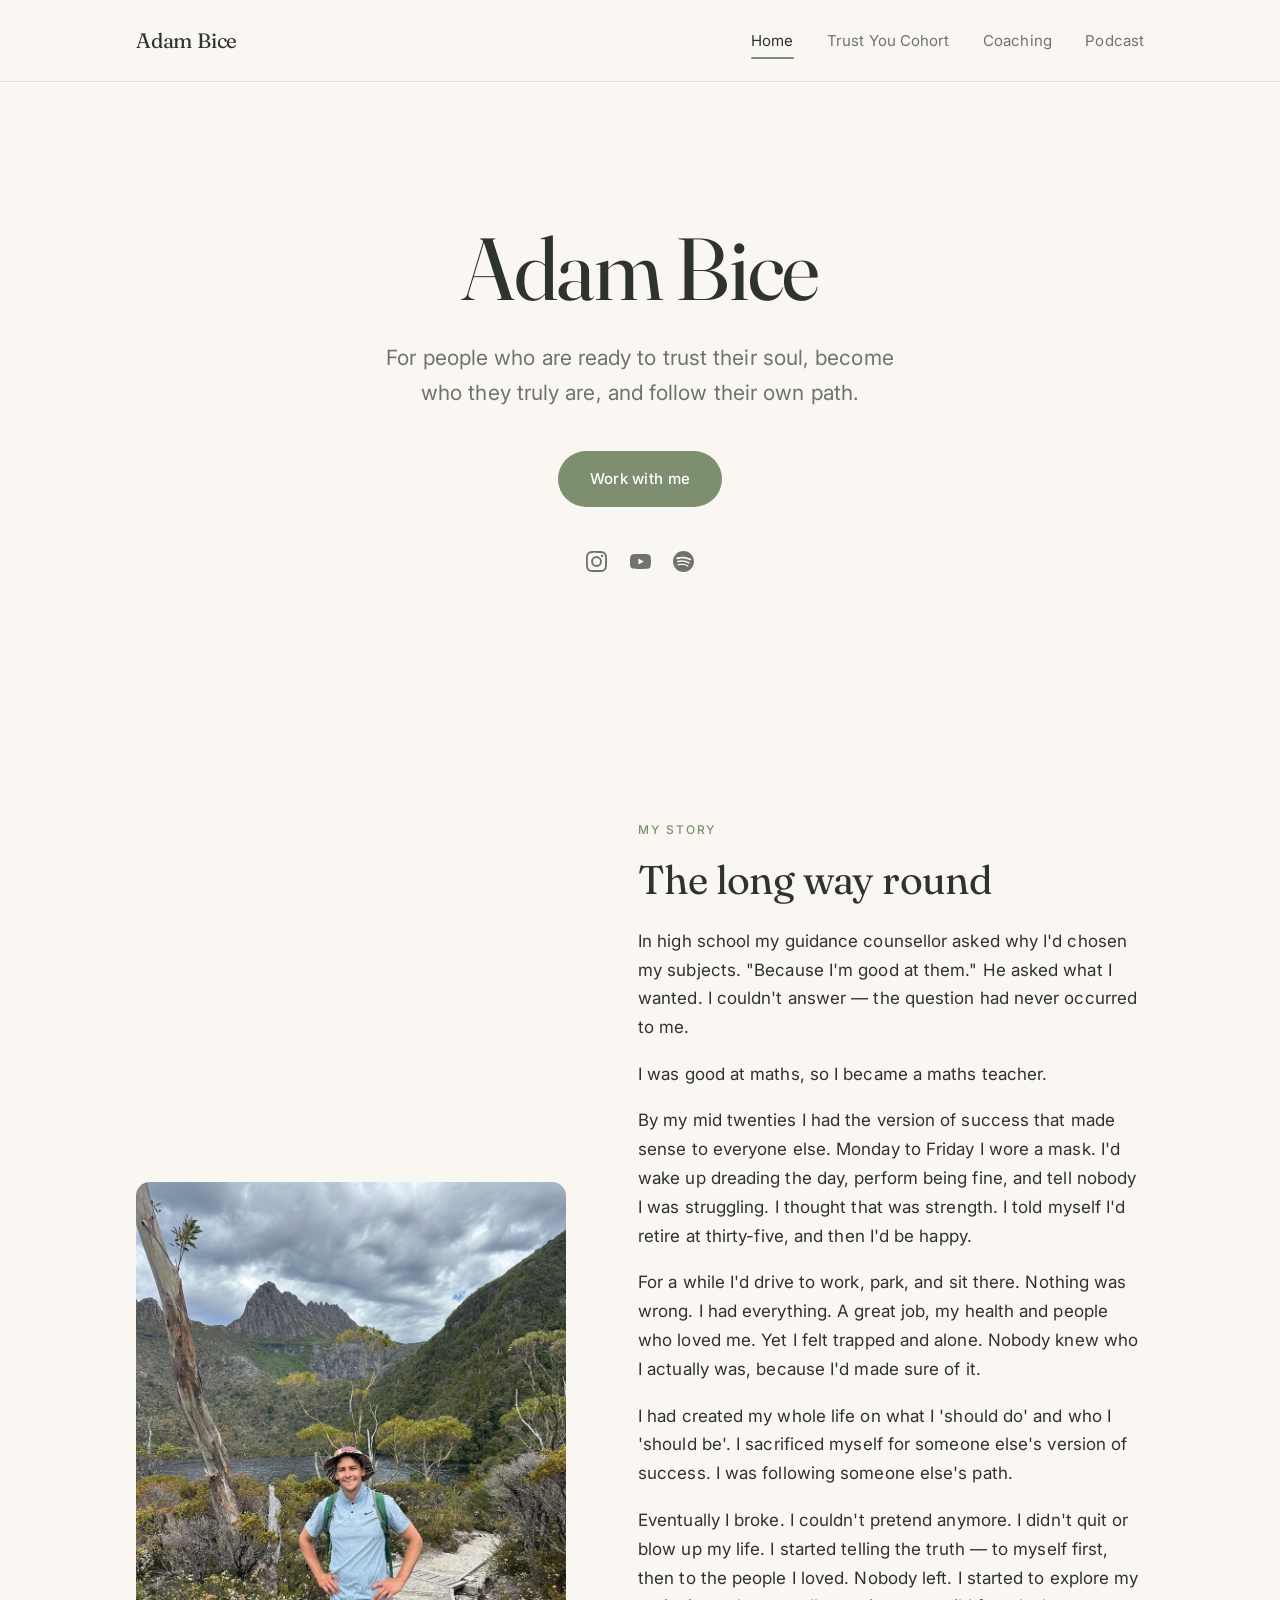
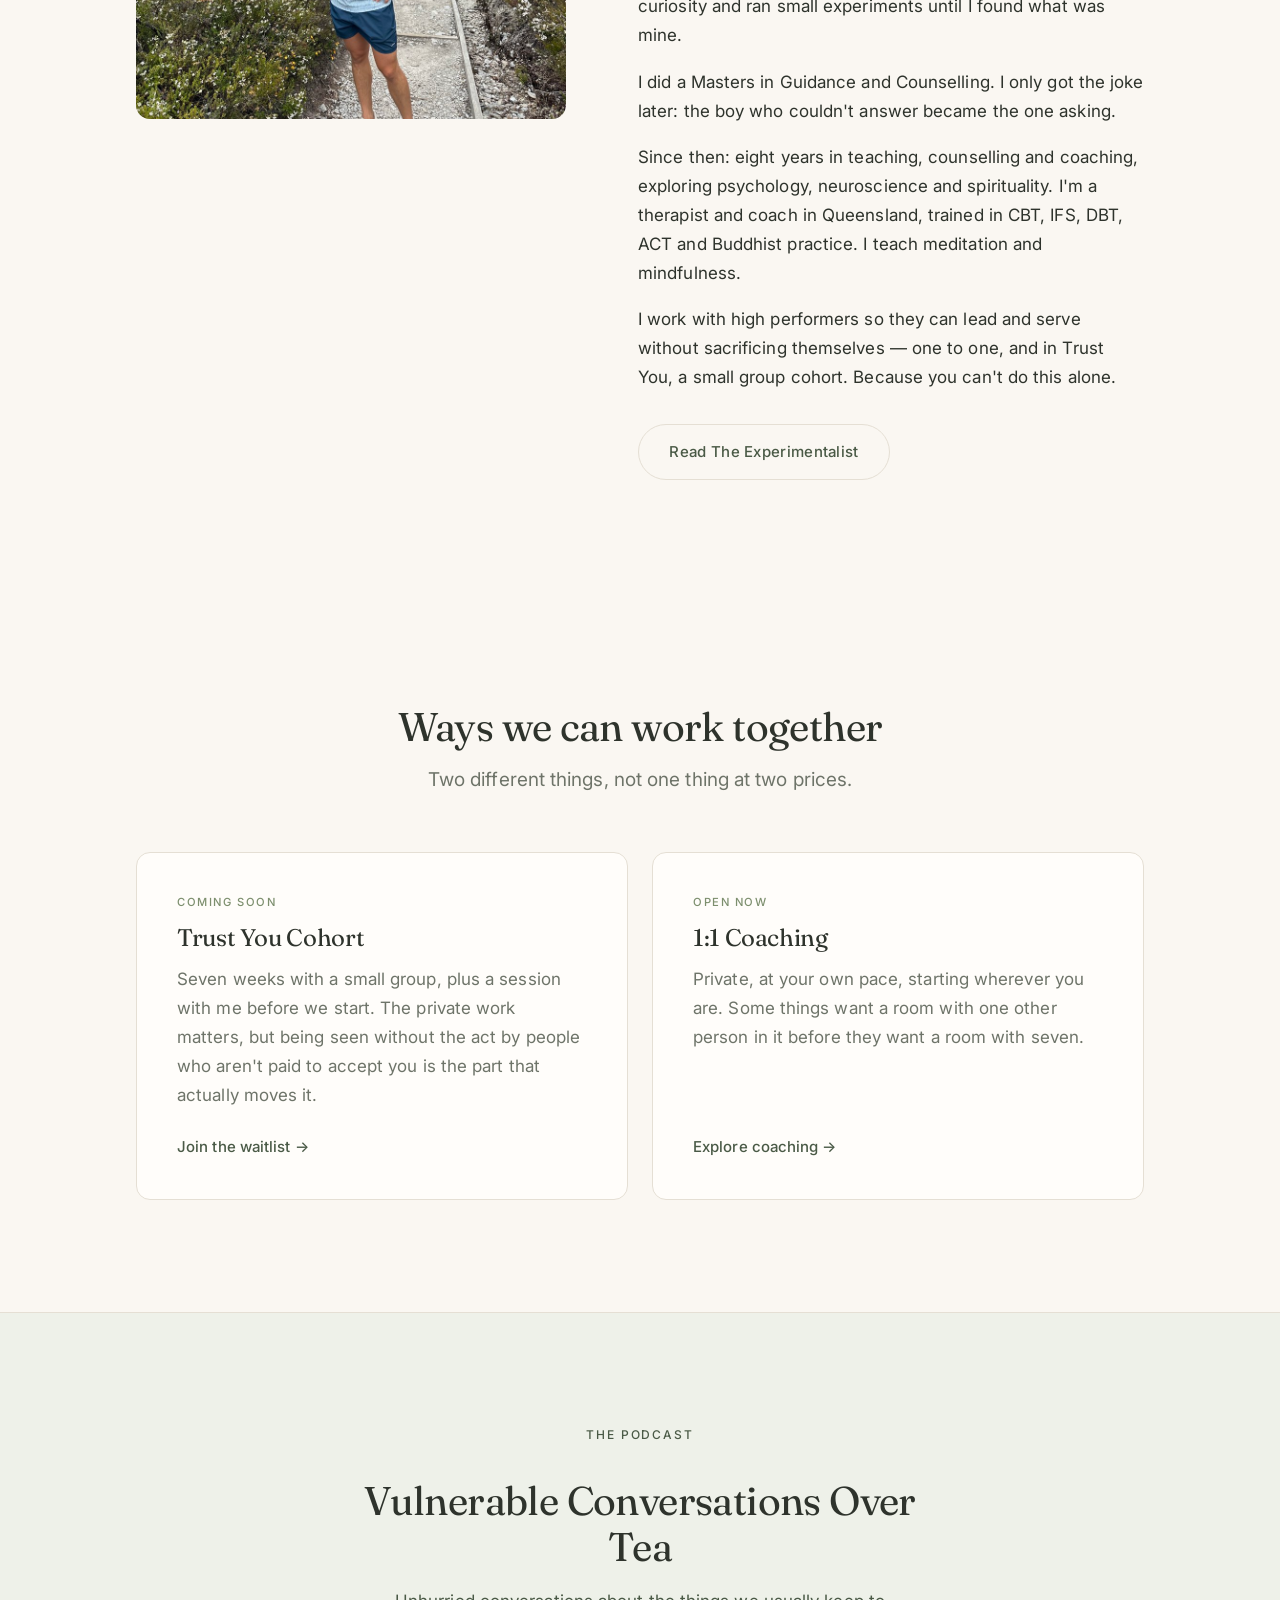
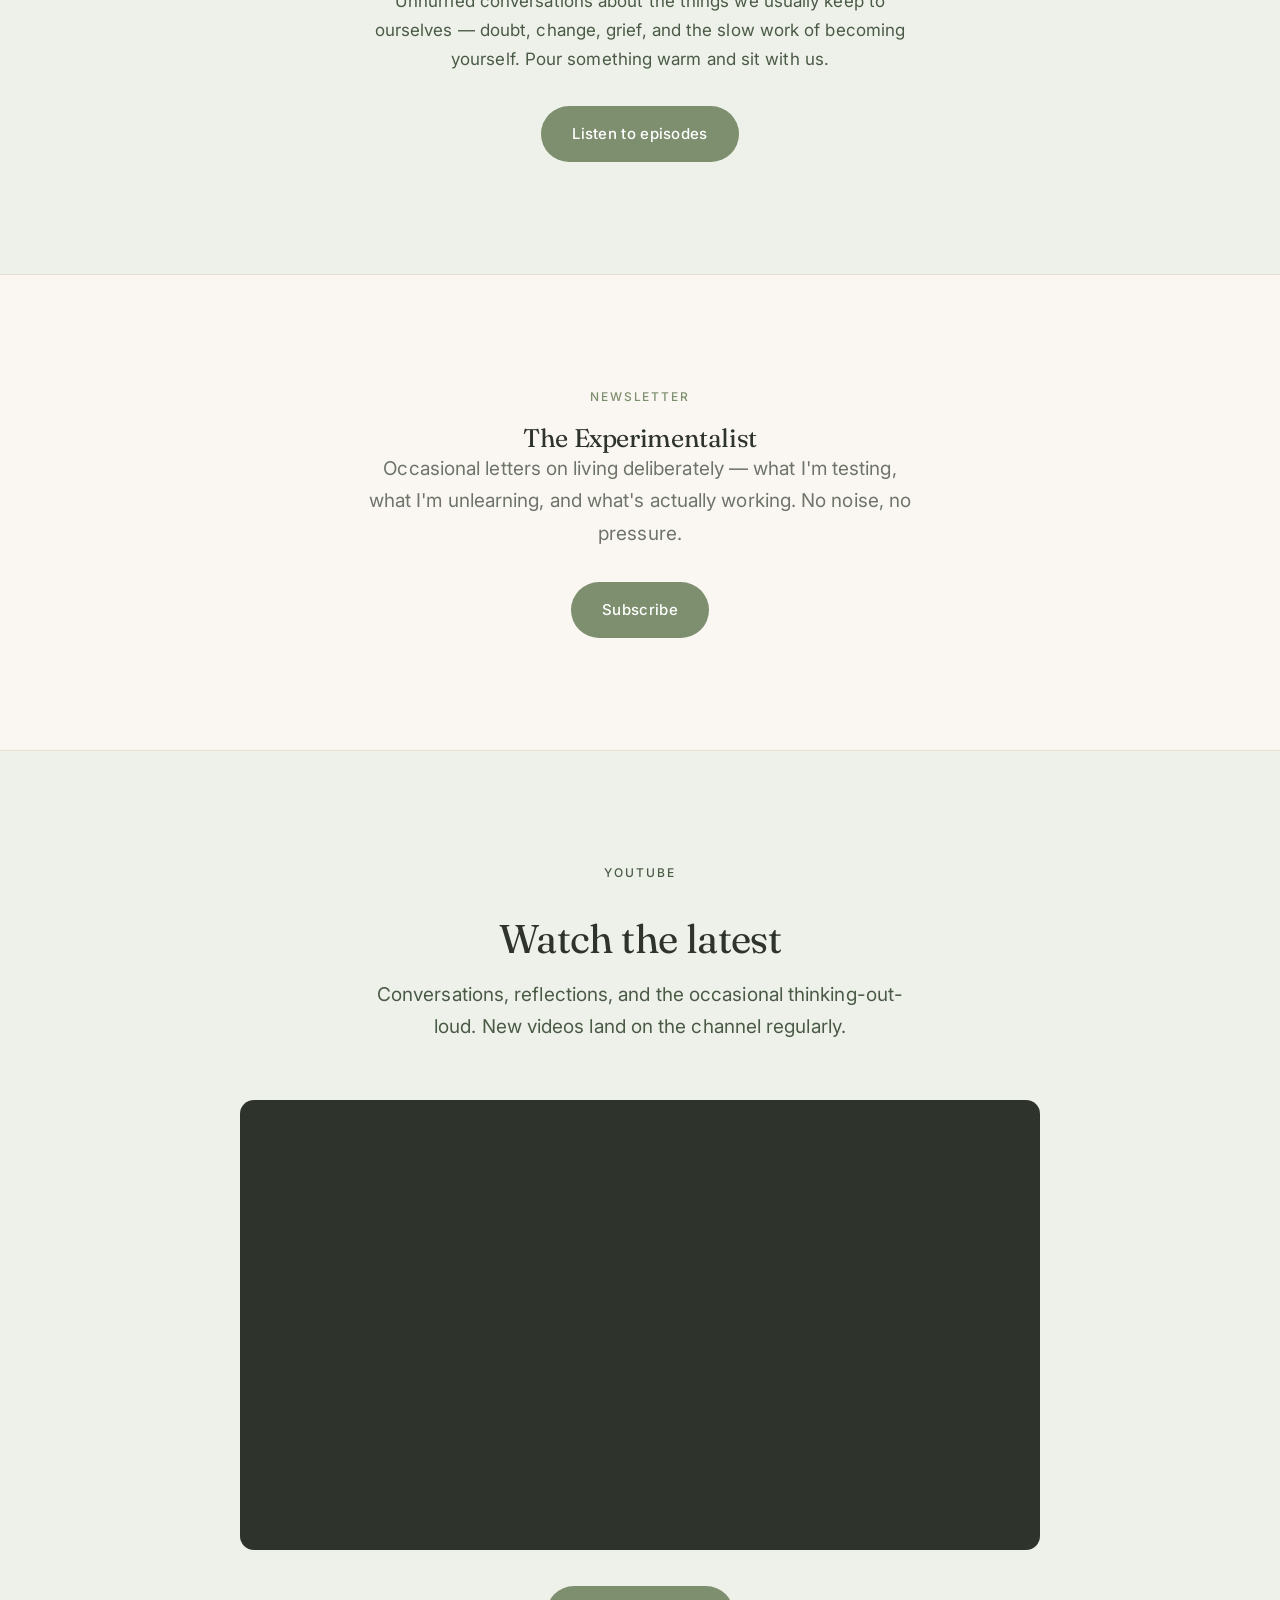
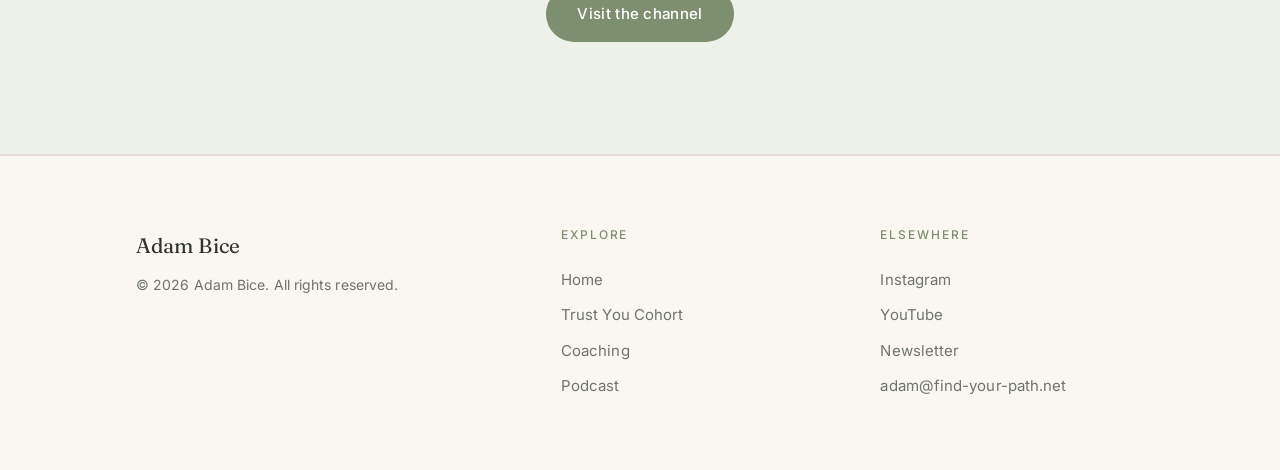
==== commit 3937378b: "Rewrite homepage story and reframe the two offers Replaces the abstract "long way round" story with " ====
--- a/index.html
+++ b/index.html
@@ -3,8 +3,8 @@
 <head>
   <meta charset="UTF-8" />
   <meta name="viewport" content="width=device-width, initial-scale=1.0" />
-  <title>Adam Bice — 1:1 Coaching</title>
-  <meta name="description" content="Adam Bice is a 1:1 coach helping people slow down, trust themselves, and find their own path." />
+  <title>Adam Bice — Therapist and Coach</title>
+  <meta name="description" content="Adam Bice is a therapist and coach in Queensland, working with high performers so they can lead and serve without sacrificing themselves." />
   <link rel="preconnect" href="https://fonts.googleapis.com" />
   <link rel="preconnect" href="https://fonts.gstatic.com" crossorigin />
   <link href="https://fonts.googleapis.com/css2?family=Fraunces:opsz,wght@9..144,300..500&family=Inter:wght@400;500&display=swap" rel="stylesheet" />
@@ -60,26 +60,51 @@
           <p class="eyebrow">My story</p>
           <h2>The long way round</h2>
           <p>
-            I didn't set out to become a coach. I set out to answer a question I
-            couldn't shake: why does life feel so heavy when, on paper,
-            everything is fine?
-          </p>
-          <p>
-            For years I chased what I was supposed to want — the role, the
-            milestones, the version of success that made sense to everyone
-            else. From the outside it looked like it was working. Inside, I felt
-            further from myself than I'd ever been.
-          </p>
-          <p>
-            What changed wasn't a plan. It was learning to listen — slowing down
-            enough to hear what I actually wanted, and trusting that voice even
-            when it didn't make sense yet. That work is still ongoing. It isn't
-            a place you arrive at.
-          </p>
-          <p>
-            Now I sit with people standing at the same crossroads. Not to hand
-            them a map, but to help them find the one they've been carrying all
-            along.
+            In high school my guidance counsellor asked why I'd chosen my
+            subjects. "Because I'm good at them." He asked what I wanted. I
+            couldn't answer — the question had never occurred to me.
+          </p>
+          <p>
+            I was good at maths, so I became a maths teacher.
+          </p>
+          <p>
+            By my mid twenties I had the version of success that made sense to
+            everyone else. Monday to Friday I wore a mask. I'd wake up dreading
+            the day, perform being fine, and tell nobody I was struggling. I
+            thought that was strength. I told myself I'd retire at thirty-five,
+            and then I'd be happy.
+          </p>
+          <p>
+            For a while I'd drive to work, park, and sit there. Nothing was
+            wrong. I had everything. A great job, my health and people who loved
+            me. Yet I felt trapped and alone. Nobody knew who I actually was,
+            because I'd made sure of it.
+          </p>
+          <p>
+            I had created my whole life on what I 'should do' and who I 'should
+            be'. I sacrificed myself for someone else's version of success. I
+            was following someone else's path.
+          </p>
+          <p>
+            Eventually I broke. I couldn't pretend anymore. I didn't quit or
+            blow up my life. I started telling the truth — to myself first, then
+            to the people I loved. Nobody left. I started to explore my
+            curiosity and ran small experiments until I found what was mine.
+          </p>
+          <p>
+            I did a Masters in Guidance and Counselling. I only got the joke
+            later: the boy who couldn't answer became the one asking.
+          </p>
+          <p>
+            Since then: eight years in teaching, counselling and coaching,
+            exploring psychology, neuroscience and spirituality. I'm a therapist
+            and coach in Queensland, trained in CBT, IFS, DBT, ACT and Buddhist
+            practice. I teach meditation and mindfulness.
+          </p>
+          <p>
+            I work with high performers so they can lead and serve without
+            sacrificing themselves — one to one, and in Trust You, a small group
+            cohort. Because you can't do this alone.
           </p>
           <a class="btn btn-outline" href="https://theexperimentalist.crd.co" target="_blank" rel="noopener">
             Read The Experimentalist
@@ -94,8 +119,7 @@
         <div class="section-head">
           <h2>Ways we can work together</h2>
           <p class="lede">
-            Two containers for the same work — one on your own, one alongside
-            others walking the same road.
+            Two different things, not one thing at two prices.
           </p>
         </div>
         <div class="cards cards-2">
@@ -103,8 +127,10 @@
             <span class="card-tag">Coming soon</span>
             <h3>Trust You Cohort</h3>
             <p>
-              A small group container for learning to trust your own judgement
-              again — together, over a season.
+              Seven weeks with a small group, plus a session with me before we
+              start. The private work matters, but being seen without the act by
+              people who aren't paid to accept you is the part that actually
+              moves it.
             </p>
             <a class="card-link" href="./trust-you-cohort.html">Join the waitlist</a>
           </article>
@@ -112,8 +138,9 @@
             <span class="card-tag">Open now</span>
             <h3>1:1 Coaching</h3>
             <p>
-              Focused one-on-one work at the pace you need, with three levels of
-              support to choose from.
+              Private, at your own pace, starting wherever you are. Some things
+              want a room with one other person in it before they want a room
+              with seven.
             </p>
             <a class="card-link" href="./coaching.html">Explore coaching</a>
           </article>
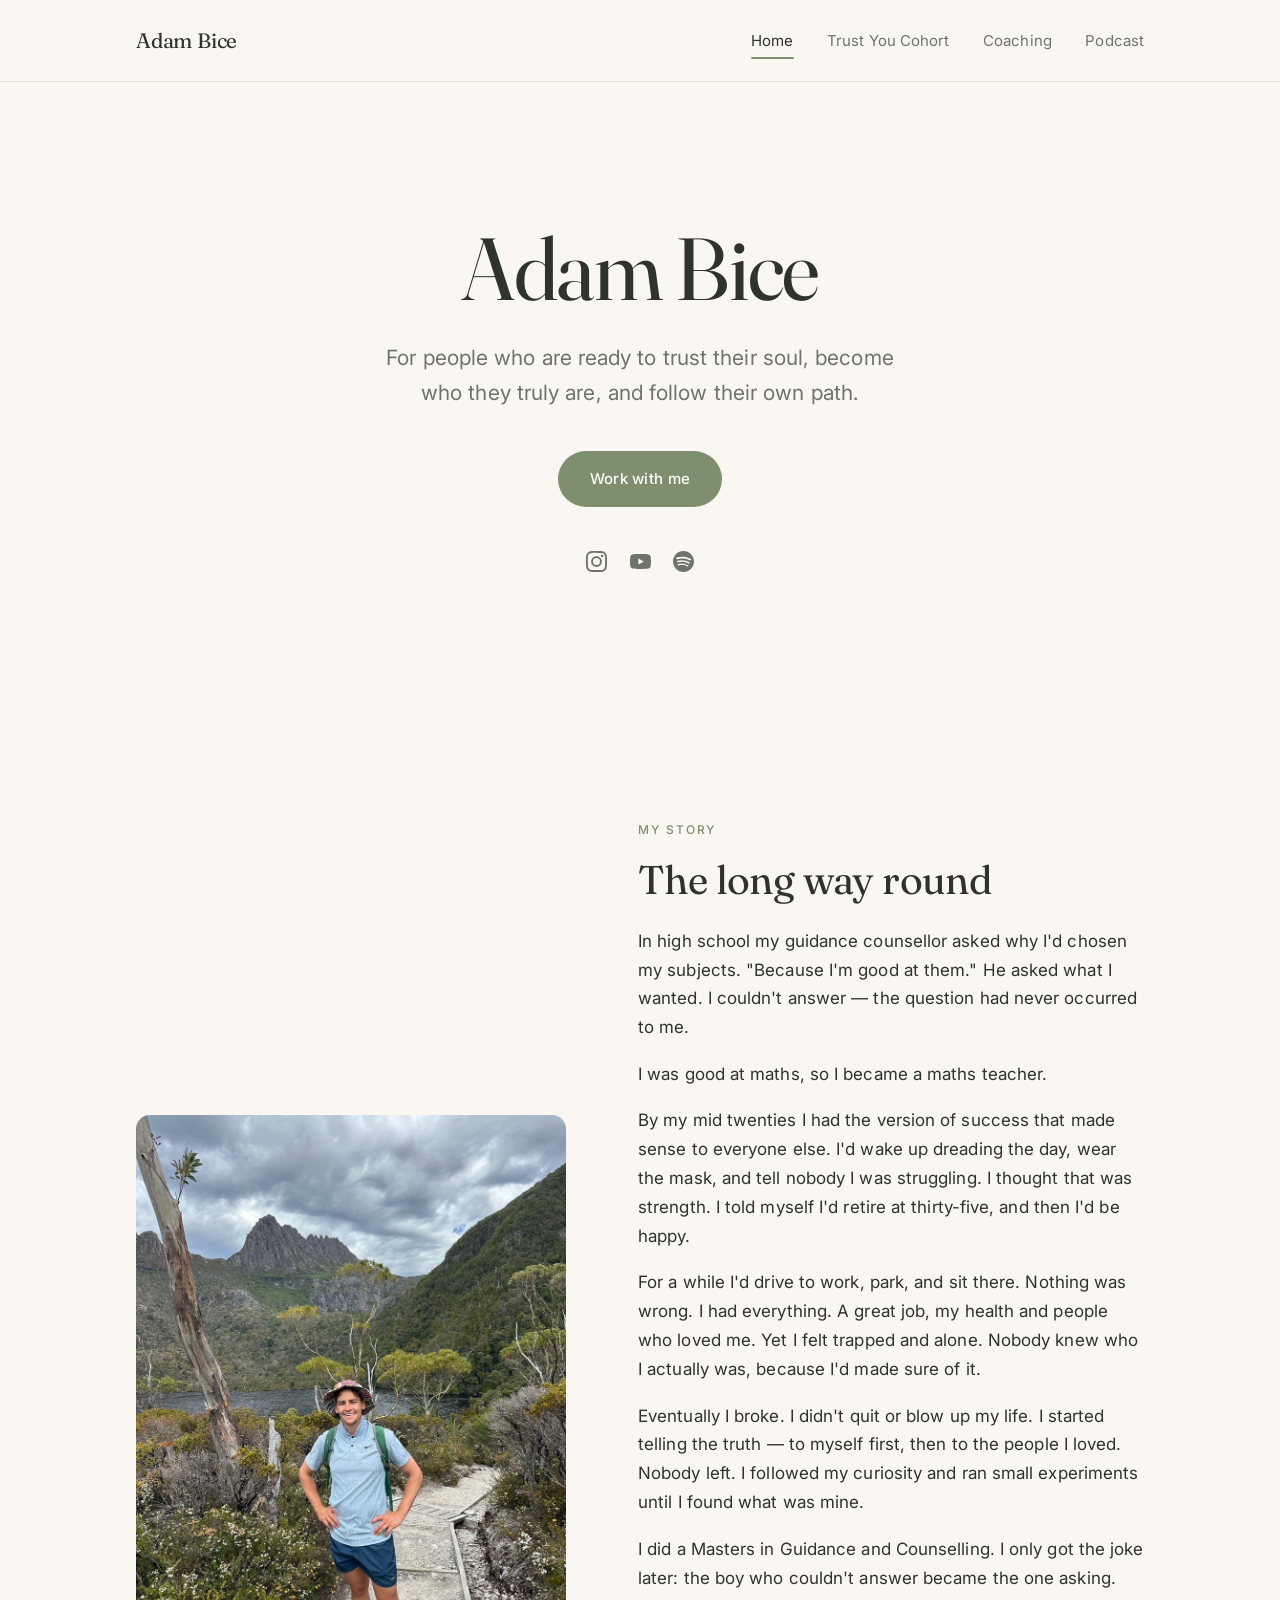
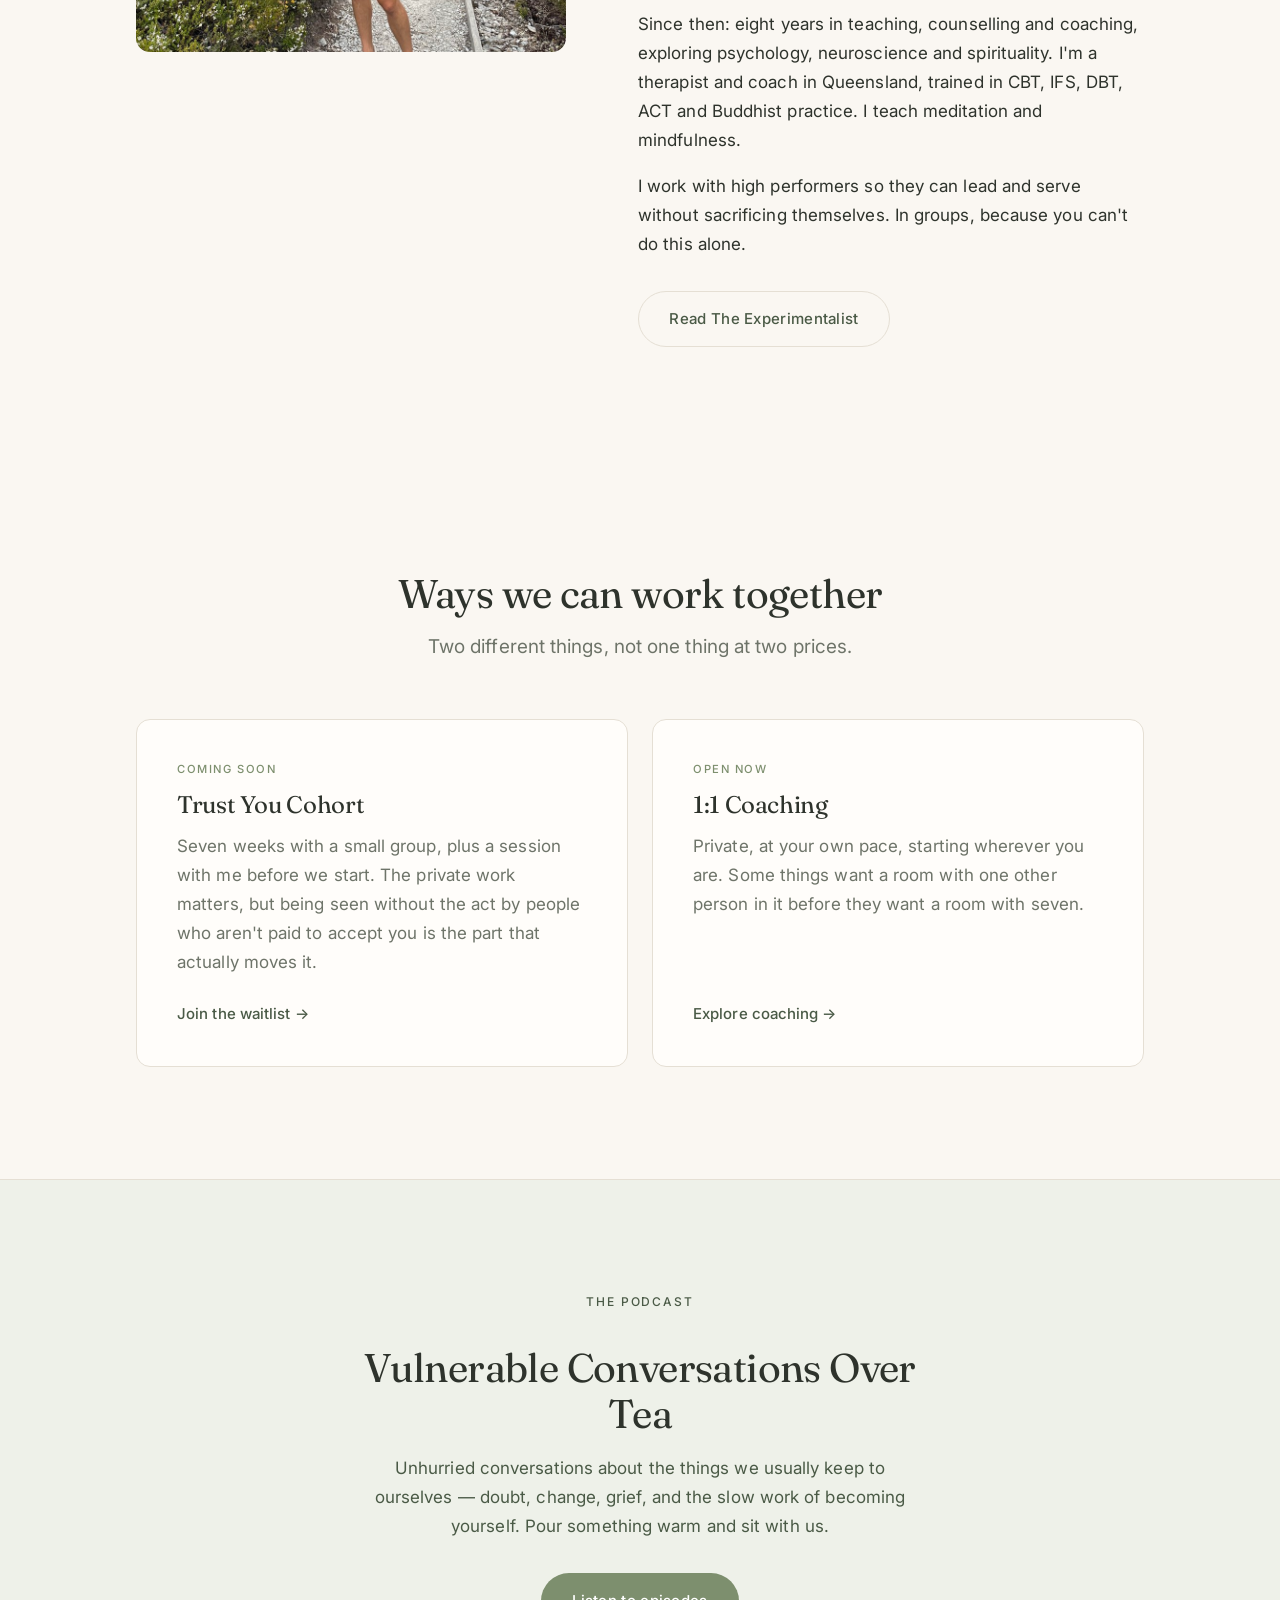
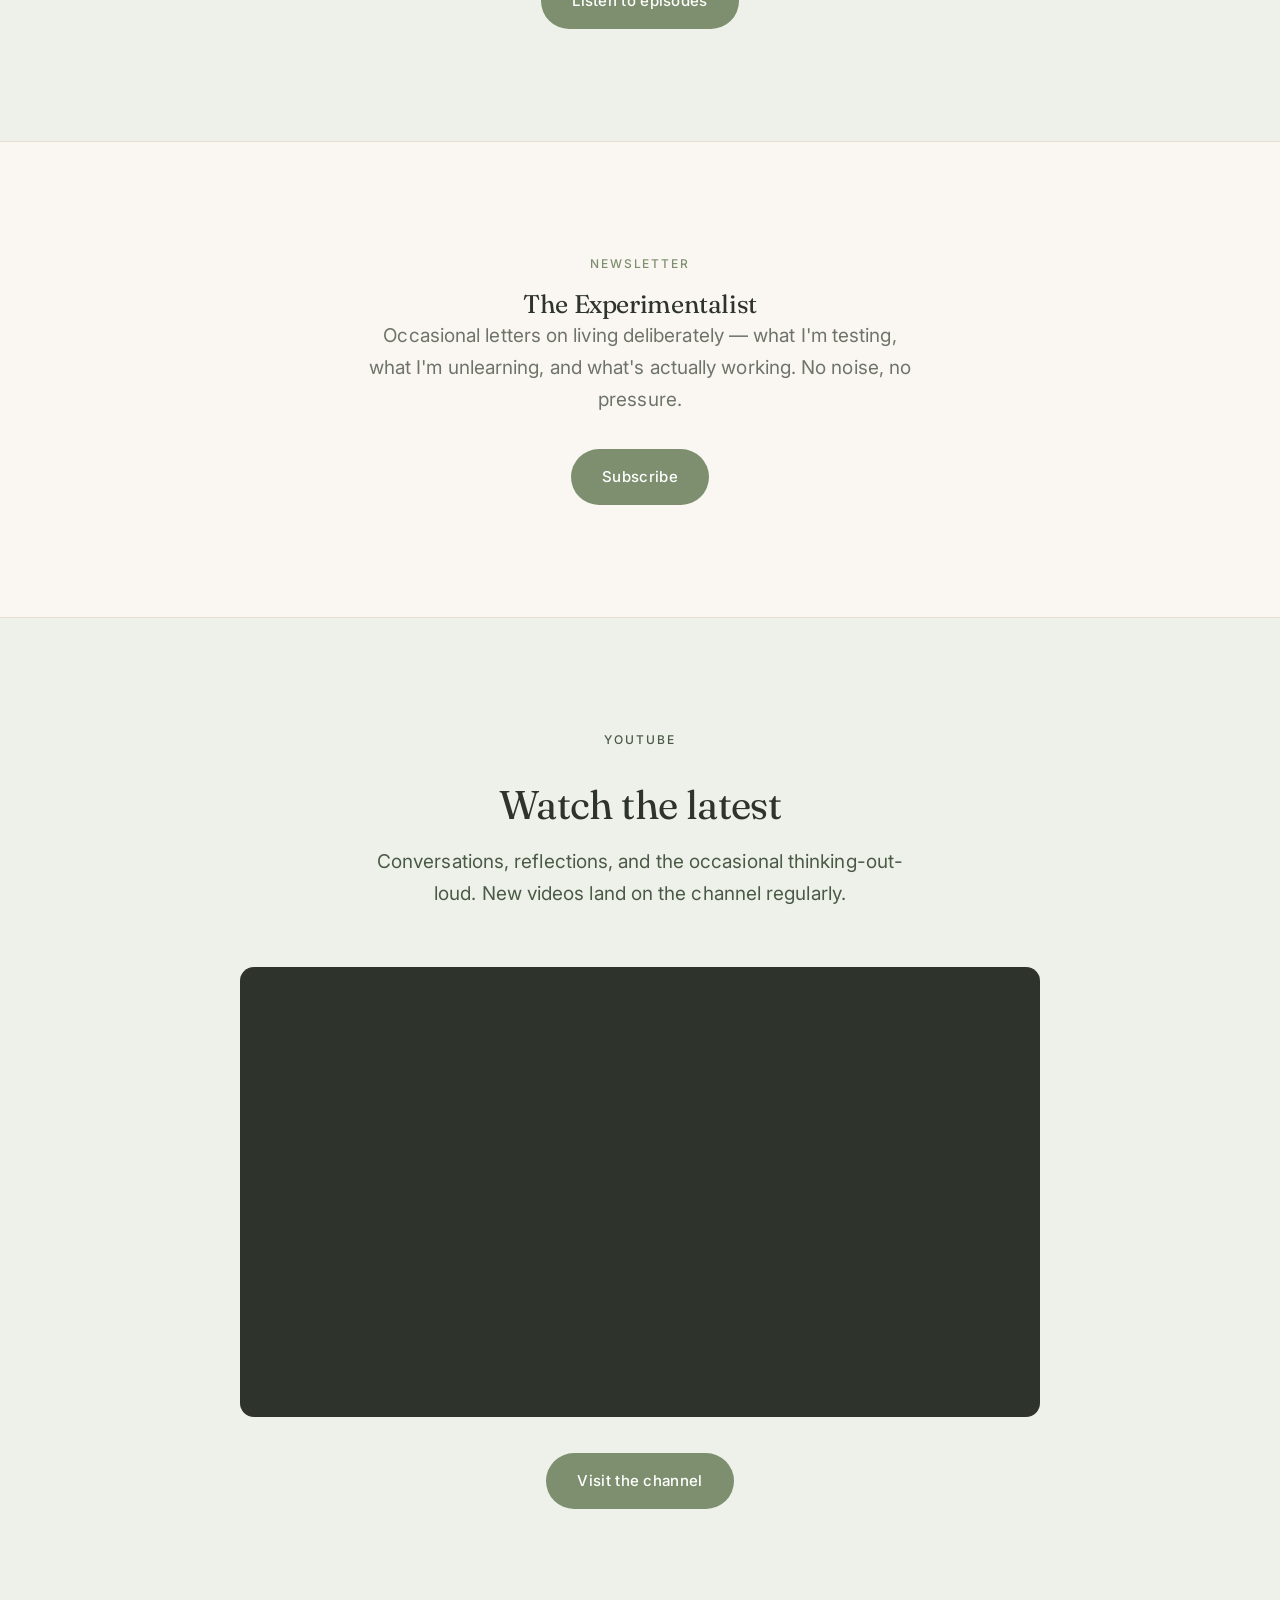
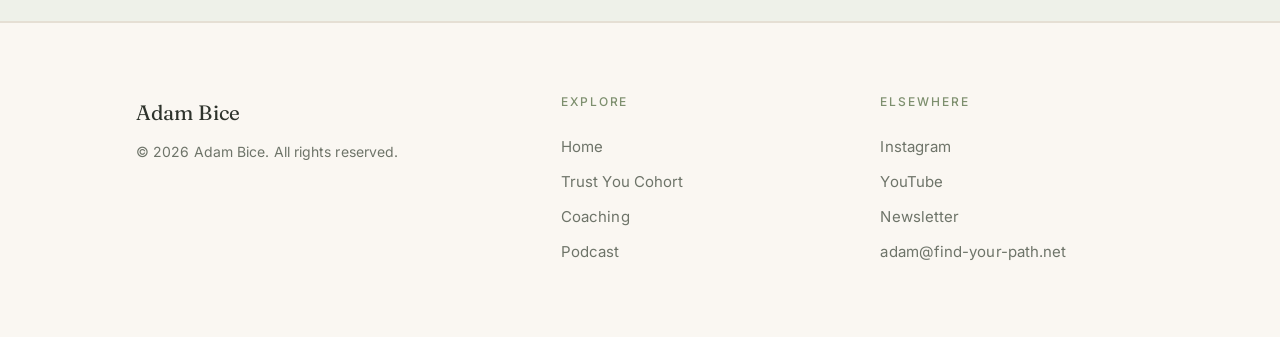
==== commit 22ff1746: "Trim homepage story and restore the group-only closing line Cuts three redundancies rather than any " ====
--- a/index.html
+++ b/index.html
@@ -69,10 +69,9 @@
           </p>
           <p>
             By my mid twenties I had the version of success that made sense to
-            everyone else. Monday to Friday I wore a mask. I'd wake up dreading
-            the day, perform being fine, and tell nobody I was struggling. I
-            thought that was strength. I told myself I'd retire at thirty-five,
-            and then I'd be happy.
+            everyone else. I'd wake up dreading the day, wear the mask, and tell
+            nobody I was struggling. I thought that was strength. I told myself
+            I'd retire at thirty-five, and then I'd be happy.
           </p>
           <p>
             For a while I'd drive to work, park, and sit there. Nothing was
@@ -81,15 +80,10 @@
             because I'd made sure of it.
           </p>
           <p>
-            I had created my whole life on what I 'should do' and who I 'should
-            be'. I sacrificed myself for someone else's version of success. I
-            was following someone else's path.
-          </p>
-          <p>
-            Eventually I broke. I couldn't pretend anymore. I didn't quit or
-            blow up my life. I started telling the truth — to myself first, then
-            to the people I loved. Nobody left. I started to explore my
-            curiosity and ran small experiments until I found what was mine.
+            Eventually I broke. I didn't quit or blow up my life. I started
+            telling the truth — to myself first, then to the people I loved.
+            Nobody left. I followed my curiosity and ran small experiments until
+            I found what was mine.
           </p>
           <p>
             I did a Masters in Guidance and Counselling. I only got the joke
@@ -103,8 +97,7 @@
           </p>
           <p>
             I work with high performers so they can lead and serve without
-            sacrificing themselves — one to one, and in Trust You, a small group
-            cohort. Because you can't do this alone.
+            sacrificing themselves. In groups, because you can't do this alone.
           </p>
           <a class="btn btn-outline" href="https://theexperimentalist.crd.co" target="_blank" rel="noopener">
             Read The Experimentalist
